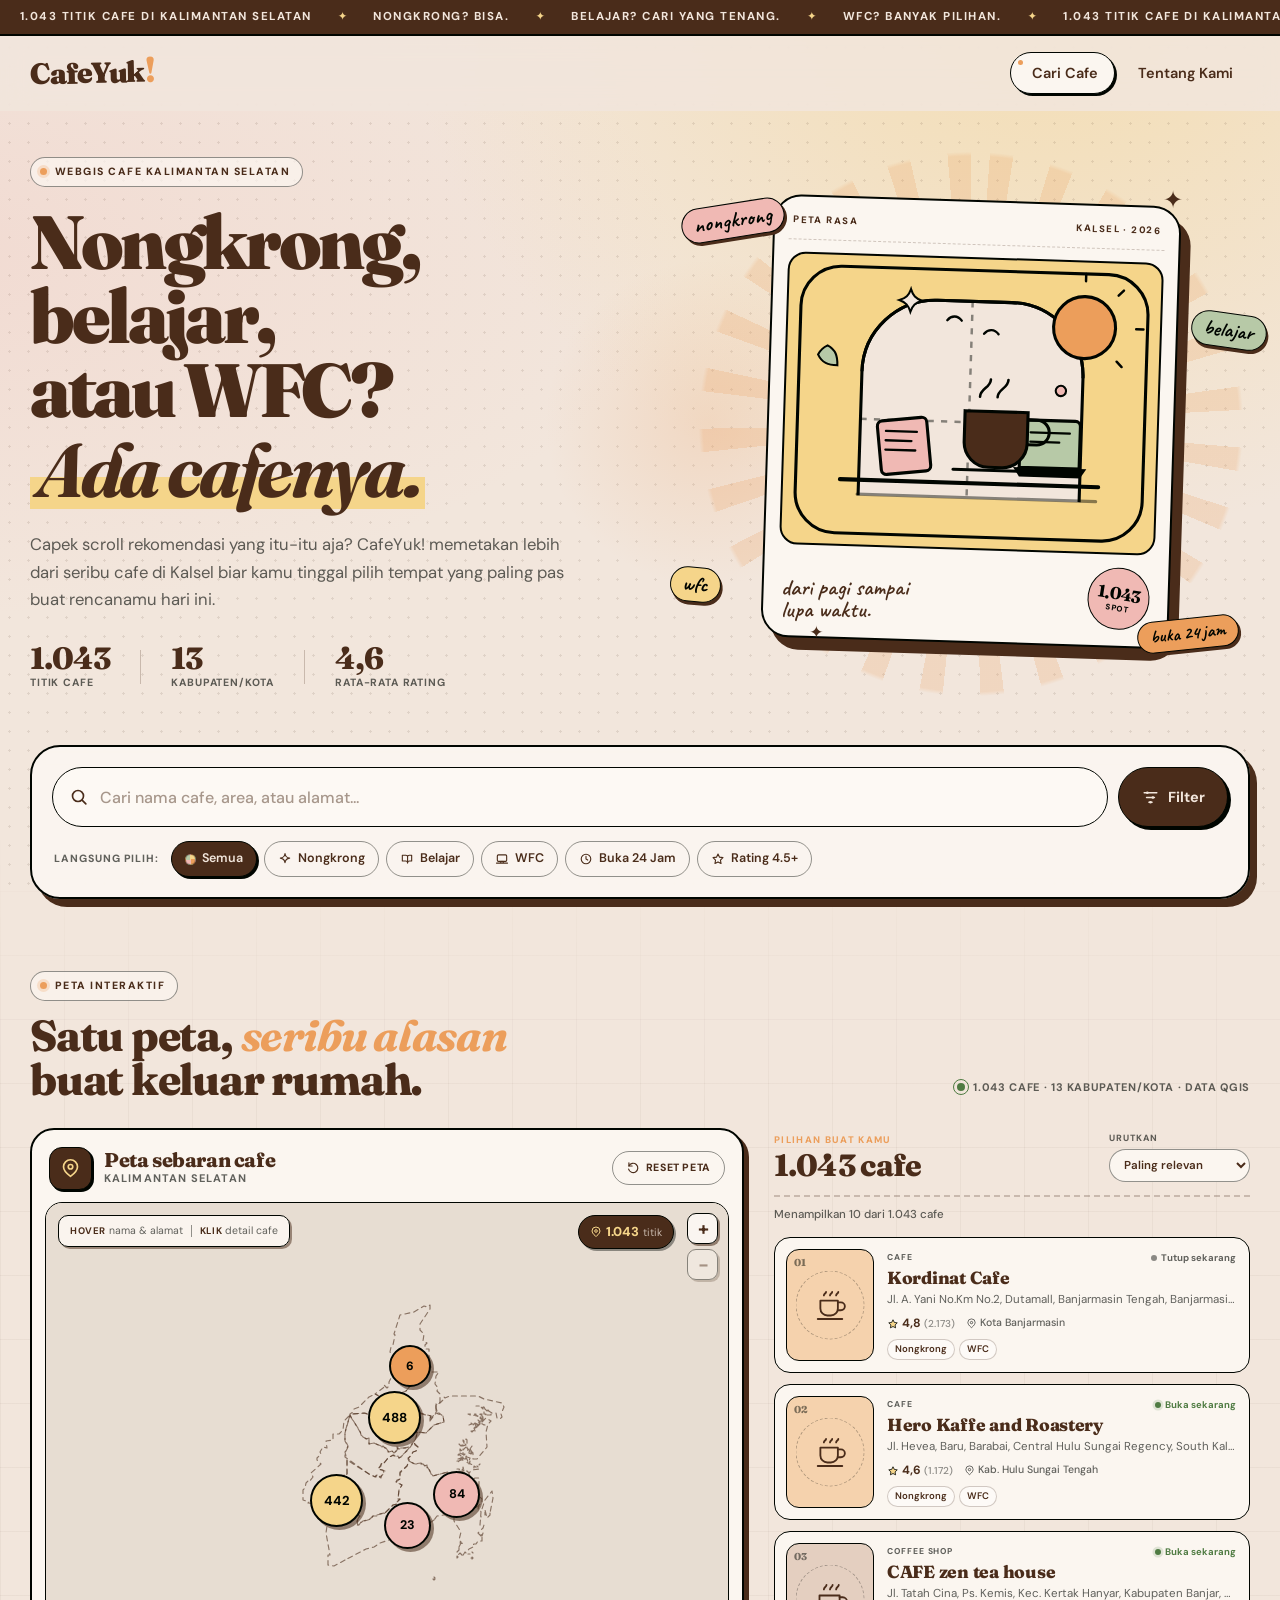
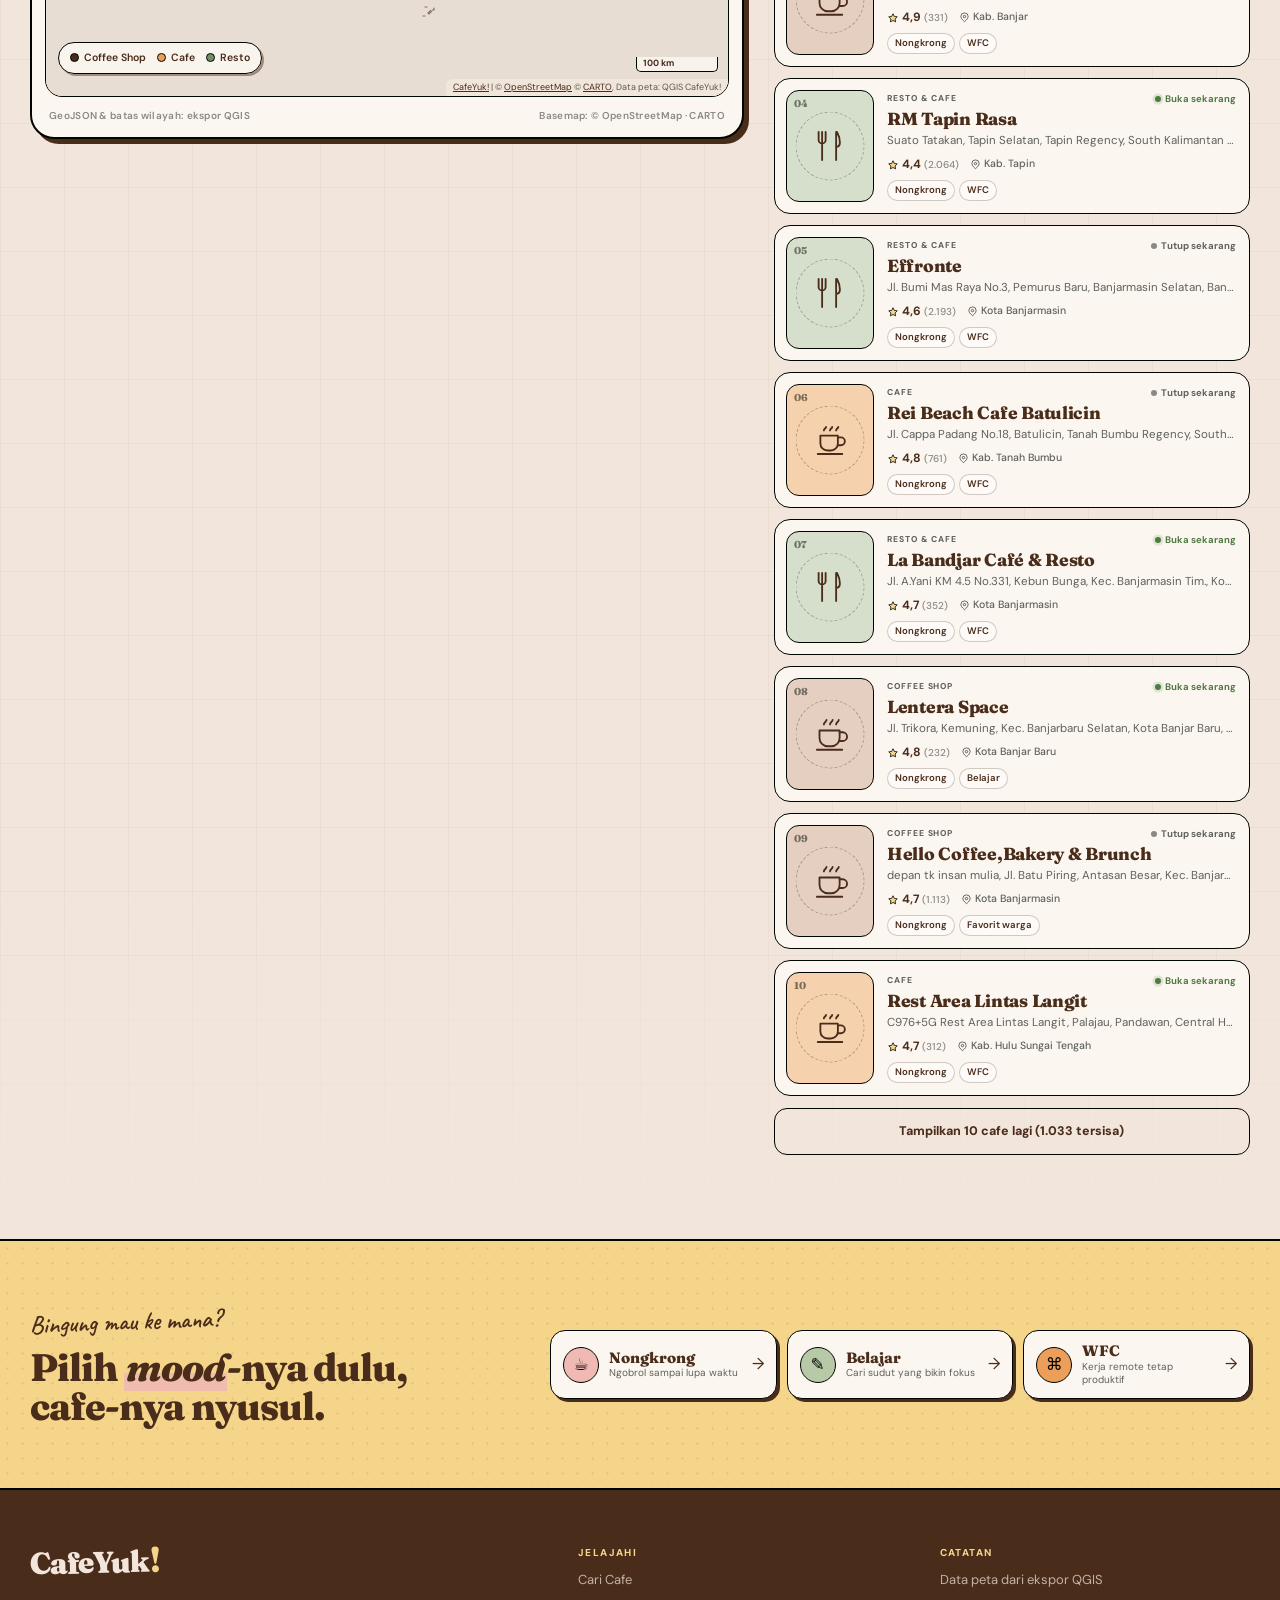
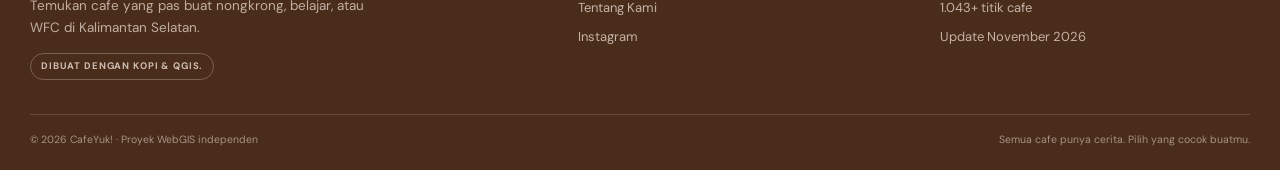
==== index.html @ 7c28c8aa "beranda" ====
<!doctype html>
<html lang="id">
  <head>
    <meta charset="utf-8" />
    <meta name="viewport" content="width=device-width, initial-scale=1" />
    <meta
      name="description"
      content="CafeYuk! bantu kamu menemukan cafe di Kalimantan Selatan yang pas untuk nongkrong, belajar, atau WFC. Jelajahi 1.000+ titik cafe lewat peta interaktif."
    />
    <meta name="theme-color" content="#f2e6dc" />
    <link rel="icon" type="image/svg+xml" href="assets/favicon.svg" />
    <title>CafeYuk! — Cari Cafe Nongkrong, Belajar & WFC di Kalsel</title>

    <link rel="preconnect" href="https://fonts.googleapis.com" />
    <link rel="preconnect" href="https://fonts.gstatic.com" crossorigin />
    <link
      href="https://fonts.googleapis.com/css2?family=Caveat:wght@600;700&family=DM+Sans:opsz,wght@9..40,400;9..40,500;9..40,600;9..40,700;9..40,800&family=Fraunces:ital,opsz,wght@0,9..144,600;0,9..144,700;0,9..144,800;0,9..144,900;1,9..144,700;1,9..144,900&display=swap"
      rel="stylesheet"
    />

    <link rel="stylesheet" href="qgis2web_2026_11_01-12_33_45_135385/css/leaflet.css" />
    <link rel="stylesheet" href="qgis2web_2026_11_01-12_33_45_135385/css/MarkerCluster.css" />
    <link rel="stylesheet" href="qgis2web_2026_11_01-12_33_45_135385/css/MarkerCluster.Default.css" />
    <link rel="stylesheet" href="assets/css/style.css" />
  </head>
  <body>
    <a class="skip-link" href="#jelajah">Langsung ke peta cafe</a>

    <div class="ticker" aria-hidden="true">
      <div class="ticker-track">
        <span>1.043 titik cafe di Kalimantan Selatan</span><i>✦</i>
        <span>Nongkrong? Bisa.</span><i>✦</i>
        <span>Belajar? Cari yang tenang.</span><i>✦</i>
        <span>WFC? Banyak pilihan.</span><i>✦</i>
        <span>1.043 titik cafe di Kalimantan Selatan</span><i>✦</i>
        <span>Nongkrong? Bisa.</span><i>✦</i>
        <span>Belajar? Cari yang tenang.</span><i>✦</i>
        <span>WFC? Banyak pilihan.</span><i>✦</i>
      </div>
    </div>

    <header class="site-header">
      <div class="container header-inner">
        <a class="brand" href="index.html" aria-label="CafeYuk! — Beranda">
          <span>CafeYuk</span><b>!</b>
        </a>

        <button
          class="menu-toggle"
          type="button"
          aria-controls="site-nav"
          aria-expanded="false"
          aria-label="Buka menu navigasi"
        >
          <span></span><span></span>
        </button>

        <nav class="site-nav" id="site-nav" aria-label="Navigasi utama">
          <a class="nav-link is-active" href="#jelajah" aria-current="location">Cari Cafe</a>
          <a class="nav-link" href="about.html">Tentang Kami</a>
        </nav>
      </div>
    </header>

    <section class="hero" aria-labelledby="hero-title">
      <div class="container">
        <div class="hero-grid">
          <div class="hero-copy">
            <p class="eyebrow"><span class="eyebrow-dot"></span> WebGIS cafe Kalimantan Selatan</p>
            <h1 id="hero-title">
              Nongkrong, belajar, atau WFC?
              <span class="hero-accent"><em>Ada cafenya.</em></span>
            </h1>
            <p class="hero-lede">
              Capek scroll rekomendasi yang itu-itu aja? CafeYuk! memetakan lebih dari
              seribu cafe di Kalsel biar kamu tinggal pilih tempat yang paling pas
              buat rencanamu hari ini.
            </p>
            <div class="hero-stats" aria-label="Ringkasan data CafeYuk!">
              <div>
                <strong data-stat="total">1.043</strong>
                <span>titik cafe</span>
              </div>
              <span class="stat-divider"></span>
              <div>
                <strong data-stat="areaCount">13</strong>
                <span>kabupaten/kota</span>
              </div>
              <span class="stat-divider"></span>
              <div>
                <strong data-stat="averageRating">4,6</strong>
                <span>rata-rata rating</span>
              </div>
            </div>
          </div>

          <div class="hero-art" aria-hidden="true">
            <div class="sunburst"></div>
            <div class="poster-card">
              <div class="poster-top">
                <span>Peta rasa</span>
                <span>Kalsel · 2026</span>
              </div>
              <div class="poster-illustration">
                <svg viewBox="0 0 360 280" fill="none" xmlns="http://www.w3.org/2000/svg">
                  <rect x="12" y="11" width="336" height="258" rx="39" fill="#F5D58A" stroke="#000500" stroke-width="3" />
                  <path d="M73 232V112C73 72.788 104.788 41 144 41H216C255.212 41 287 72.788 287 112V232" fill="#F2E6DC" stroke="#000500" stroke-width="3" />
                  <path d="M73 112C73 72.788 104.788 41 144 41H216C255.212 41 287 72.788 287 112" stroke="#000500" stroke-width="3" />
                  <path d="M178 41V232M73 158H287" stroke="#000500" stroke-width="2.4" stroke-dasharray="6 7" opacity=".45" />
                  <circle cx="287" cy="63" r="30" fill="#EC9E5B" stroke="#000500" stroke-width="3" />
                  <path d="M287 18v-7M319 31l5-5M337 63h7M319 95l5 5" stroke="#000500" stroke-width="2.4" stroke-linecap="round" />
                  <path d="M55 217H305" stroke="#000500" stroke-width="4" stroke-linecap="round" />
                  <path d="M72 231H303" stroke="#000500" stroke-width="3" stroke-linecap="round" opacity=".45" />
                  <rect x="89" y="160" width="48" height="52" rx="5" transform="rotate(-7 89 160)" fill="#F0B9B4" stroke="#000500" stroke-width="3" />
                  <path d="M98 169h30M98 178h25M98 187h29" stroke="#000500" stroke-width="2.2" stroke-linecap="round" />
                  <path d="M228 200h58V159a5 5 0 0 0-5-5h-48a5 5 0 0 0-5 5v41Z" fill="#B7C9A7" stroke="#000500" stroke-width="3" />
                  <path d="M238 166h38M238 175h28" stroke="#000500" stroke-width="2.2" stroke-linecap="round" />
                  <path d="M222 200h71l-6 9h-59l-6-9Z" fill="#000500" />
                  <path d="M174 147h61v30a24 24 0 0 1-24 24h-13a24 24 0 0 1-24-24v-30Z" fill="#4A2C1A" stroke="#000500" stroke-width="3" />
                  <path d="M235 154h9a12 12 0 0 1 0 24h-9" stroke="#000500" stroke-width="3" />
                  <path d="M164 204h81" stroke="#000500" stroke-width="3" stroke-linecap="round" />
                  <path d="M188 133c0-8 10-9 10-17M205 133c0-8 10-9 10-17" stroke="#000500" stroke-width="2.5" stroke-linecap="round" />
                  <path d="M154 60c4-5 10-5 14 0M190 72c4-5 10-5 14 0" stroke="#000500" stroke-width="2.3" stroke-linecap="round" />
                  <path d="M118 31c2.2 6.5 4.5 8.8 11 11-6.5 2.2-8.8 4.5-11 11-2.2-6.5-4.5-8.8-11-11 6.5-2.2 8.8-4.5 11-11Z" fill="#F2E6DC" stroke="#000500" stroke-width="2" />
                  <circle cx="266" cy="125" r="5" fill="#F0B9B4" stroke="#000500" stroke-width="2" />
                  <path d="M39 88c8 4 10 10 10 19-9 0-15-2-19-10 2-4 5-7 9-9Z" fill="#B7C9A7" stroke="#000500" stroke-width="2" />
                </svg>
              </div>
              <div class="poster-bottom">
                <span class="poster-script">dari pagi sampai<br />lupa waktu.</span>
                <span class="poster-stamp"><b>1.043</b> spot</span>
              </div>
            </div>

            <span class="sticker sticker-one">nongkrong</span>
            <span class="sticker sticker-two">belajar</span>
            <span class="sticker sticker-three">wfc</span>
            <span class="sticker sticker-four">buka 24 jam</span>
            <span class="art-star art-star-one">✦</span>
            <span class="art-star art-star-two">✦</span>
          </div>
        </div>

        <div class="search-panel">
          <form class="search-form" role="search" aria-label="Cari cafe">
            <label class="sr-only" for="cafe-search">Cari nama cafe, area, atau alamat</label>
            <div class="search-input-wrap">
              <svg class="search-icon" viewBox="0 0 24 24" aria-hidden="true">
                <circle cx="10.8" cy="10.8" r="6.6"></circle>
                <path d="m16 16 4.2 4.2"></path>
              </svg>
              <input
                id="cafe-search"
                type="search"
                name="q"
                placeholder="Cari nama cafe, area, atau alamat..."
                autocomplete="off"
                spellcheck="false"
              />
              <button class="search-clear" id="search-clear" type="button" aria-label="Hapus kata kunci" hidden>
                <svg viewBox="0 0 24 24" aria-hidden="true">
                  <path d="m6 6 12 12M18 6 6 18"></path>
                </svg>
              </button>
            </div>

            <button class="filter-button" id="open-filter" type="button" aria-haspopup="dialog">
              <svg viewBox="0 0 24 24" aria-hidden="true">
                <path d="M4 6h16M7 12h10M10 18h4"></path>
                <circle cx="8" cy="6" r="1.7" fill="currentColor" stroke="none"></circle>
                <circle cx="15" cy="12" r="1.7" fill="currentColor" stroke="none"></circle>
                <circle cx="12" cy="18" r="1.7" fill="currentColor" stroke="none"></circle>
              </svg>
              <span>Filter</span>
              <b class="filter-count" id="filter-count" hidden>0</b>
            </button>
          </form>

          <div class="quick-wrap">
            <span class="quick-label">Langsung pilih:</span>
            <div class="quick-filters" id="quick-filters" aria-label="Filter cepat">
              <button class="quick-chip is-active" type="button" data-quick="all" aria-pressed="true">
                <span class="chip-dot"></span> Semua
              </button>
              <button class="quick-chip" type="button" data-quick="nongkrong" aria-pressed="false">
                <svg viewBox="0 0 24 24" aria-hidden="true"><path d="M12 2.5c.7 5.1 2.9 7.4 8 8-5.1.7-7.4 2.9-8 8-.7-5.1-2.9-7.4-8-8 5.1-.7 7.4-2.9 8-8Z"></path></svg>
                Nongkrong
              </button>
              <button class="quick-chip" type="button" data-quick="belajar" aria-pressed="false">
                <svg viewBox="0 0 24 24" aria-hidden="true"><path d="M4 5.5h6.2A2.8 2.8 0 0 1 13 8.3V19a3.5 3.5 0 0 0-3.5-3.5H4v-10ZM20 5.5h-4.2A2.8 2.8 0 0 0 13 8.3V19a3.5 3.5 0 0 1 3.5-3.5H20v-10Z"></path></svg>
                Belajar
              </button>
              <button class="quick-chip" type="button" data-quick="wfc" aria-pressed="false">
                <svg viewBox="0 0 24 24" aria-hidden="true"><rect x="4" y="5" width="16" height="11" rx="1.8"></rect><path d="M2.5 19h19M9.5 19l.8-3M14.5 19l-.8-3"></path></svg>
                WFC
              </button>
              <button class="quick-chip" type="button" data-quick="open24" aria-pressed="false">
                <svg viewBox="0 0 24 24" aria-hidden="true"><circle cx="12" cy="12" r="8.2"></circle><path d="M12 7.5V12l3 1.8"></path></svg>
                Buka 24 Jam
              </button>
              <button class="quick-chip" type="button" data-quick="rating45" aria-pressed="false">
                <svg viewBox="0 0 24 24" aria-hidden="true"><path d="m12 3.5 2.6 5.3 5.9.9-4.3 4.2 1 5.8-5.2-2.7-5.2 2.7 1-5.8-4.3-4.2 5.9-.9L12 3.5Z"></path></svg>
                Rating 4.5+
              </button>
            </div>
          </div>
        </div>
      </div>
    </section>

    <main>
      <section class="explorer" id="jelajah" aria-labelledby="explorer-title">
        <div class="container">
          <div class="explorer-heading">
            <div>
              <p class="eyebrow"><span class="eyebrow-dot"></span> Peta interaktif</p>
              <h2 id="explorer-title">Satu peta, <em>seribu alasan</em> buat keluar rumah.</h2>
            </div>
            <p class="explorer-note">
              <span class="live-dot"></span>
              <span data-data-note>Data cafe &amp; batas wilayah dari QGIS</span>
            </p>
          </div>

          <div class="explorer-grid">
            <section class="map-card" aria-labelledby="map-title">
              <div class="map-card-head">
                <div class="map-heading">
                  <span class="map-heading-icon">
                    <svg viewBox="0 0 24 24" aria-hidden="true">
                      <path d="M20 10c0 5.2-8 11-8 11S4 15.2 4 10a8 8 0 1 1 16 0Z"></path>
                      <circle cx="12" cy="10" r="2.6"></circle>
                    </svg>
                  </span>
                  <div>
                    <h3 id="map-title">Peta sebaran cafe</h3>
                    <p>Kalimantan Selatan</p>
                  </div>
                </div>
                <button class="mini-button" type="button" id="reset-map">
                  <svg viewBox="0 0 24 24" aria-hidden="true">
                    <path d="M5 8.5A8 8 0 1 1 4.5 14"></path>
                    <path d="M5 3v5.5h5.5"></path>
                  </svg>
                  Reset peta
                </button>
              </div>

              <div class="map-frame">
                <div id="map" aria-label="Peta interaktif sebaran cafe di Kalimantan Selatan"></div>

                <div class="map-loading" id="map-loading">
                  <span class="loading-cup"></span>
                  <p>Menyiapkan peta...</p>
                </div>

                <div class="map-hint">
                  <span><b>Hover</b> nama &amp; alamat</span>
                  <i></i>
                  <span><b>Klik</b> detail cafe</span>
                </div>

                <div class="map-legend" aria-label="Legenda kategori cafe">
                  <span><i class="legend-dot coffee"></i>Coffee Shop</span>
                  <span><i class="legend-dot cafe"></i>Cafe</span>
                  <span><i class="legend-dot restaurant"></i>Resto</span>
                </div>

                <div class="map-count-chip">
                  <svg viewBox="0 0 24 24" aria-hidden="true">
                    <path d="M20 10c0 5.2-8 11-8 11S4 15.2 4 10a8 8 0 1 1 16 0Z"></path>
                    <circle cx="12" cy="10" r="2.6"></circle>
                  </svg>
                  <strong id="map-visible-count">1.043</strong><span>titik</span>
                </div>

                <div class="map-empty" id="map-empty" hidden>
                  <strong>Belum ada titik di peta.</strong>
                  <span>Coba longgarkan filter atau ganti kata kunci.</span>
                </div>
              </div>

              <div class="map-card-foot">
                <span>GeoJSON &amp; batas wilayah: ekspor QGIS</span>
                <span>Basemap: © OpenStreetMap · CARTO</span>
              </div>
            </section>

            <section class="results-panel" aria-labelledby="results-title">
              <div class="results-head">
                <div>
                  <p class="results-kicker">Pilihan buat kamu</p>
                  <h3 id="results-title"><span id="result-count">1.043</span> cafe</h3>
                </div>
                <label class="sort-control">
                  <span>Urutkan</span>
                  <select id="cafe-sort" aria-label="Urutkan daftar cafe">
                    <option value="relevance">Paling relevan</option>
                    <option value="rating">Rating tertinggi</option>
                    <option value="reviews">Ulasan terbanyak</option>
                    <option value="name">Nama A–Z</option>
                  </select>
                </label>
              </div>

              <div class="active-filters" id="active-filters" hidden></div>
              <p class="result-meta" id="result-meta" aria-live="polite">Menampilkan cafe pilihan.</p>

              <div class="cafe-list" id="cafe-list"></div>

              <button class="load-more" id="load-more" type="button" hidden>
                Tampilkan cafe lagi
              </button>
            </section>
          </div>
        </div>
      </section>
    </main>

    <section class="mood-banner" aria-label="Pilih suasana cafe">
      <div class="container mood-banner-inner">
        <div class="mood-copy">
          <span class="script-note">Bingung mau ke mana?</span>
          <h2>Pilih <em>mood</em>-nya dulu, cafe-nya nyusul.</h2>
        </div>
        <div class="mood-actions">
          <button type="button" class="mood-card mood-nongkrong" data-mood="nongkrong">
            <span class="mood-icon">☕</span>
            <span><b>Nongkrong</b><small>Ngobrol sampai lupa waktu</small></span>
            <span class="mood-arrow">→</span>
          </button>
          <button type="button" class="mood-card mood-belajar" data-mood="belajar">
            <span class="mood-icon">✎</span>
            <span><b>Belajar</b><small>Cari sudut yang bikin fokus</small></span>
            <span class="mood-arrow">→</span>
          </button>
          <button type="button" class="mood-card mood-wfc" data-mood="wfc">
            <span class="mood-icon">⌘</span>
            <span><b>WFC</b><small>Kerja remote tetap produktif</small></span>
            <span class="mood-arrow">→</span>
          </button>
        </div>
      </div>
    </section>

    <footer class="site-footer">
      <div class="container footer-main">
        <div class="footer-brand">
          <a class="brand brand-light" href="index.html"><span>CafeYuk</span><b>!</b></a>
          <p>Temukan cafe yang pas buat nongkrong, belajar, atau WFC di Kalimantan Selatan.</p>
          <span class="footer-tag">Dibuat dengan kopi &amp; QGIS.</span>
        </div>
        <div class="footer-column">
          <h3>Jelajahi</h3>
          <a href="#jelajah">Cari Cafe</a>
          <a href="about.html">Tentang Kami</a>
          <a href="https://www.instagram.com/soraawistaria/" target="_blank" rel="noopener">Instagram</a>
        </div>
        <div class="footer-column">
          <h3>Catatan</h3>
          <span>Data peta dari ekspor QGIS</span>
          <span>1.043+ titik cafe</span>
          <span>Update November 2026</span>
        </div>
      </div>
      <div class="container footer-bottom">
        <span>© <span data-year>2026</span> CafeYuk! · Proyek WebGIS independen</span>
        <span>Semua cafe punya cerita. Pilih yang cocok buatmu.</span>
      </div>
    </footer>

    <dialog class="filter-dialog" id="filter-dialog" aria-labelledby="filter-title">
      <div class="filter-card">
        <div class="filter-head">
          <div>
            <p class="results-kicker">Filter lengkap</p>
            <h2 id="filter-title">Atur sesuai rencanamu.</h2>
          </div>
          <button class="icon-button" id="close-filter" type="button" aria-label="Tutup filter">
            <svg viewBox="0 0 24 24" aria-hidden="true"><path d="m6 6 12 12M18 6 6 18"></path></svg>
          </button>
        </div>

        <form id="filter-form">
          <div class="filter-body">
            <div class="form-group">
              <label class="form-label" for="filter-area">Lokasi</label>
              <div class="select-shell">
                <select id="filter-area" name="area">
                  <option value="Semua">Semua area</option>
                </select>
                <svg viewBox="0 0 24 24" aria-hidden="true"><path d="m7 9.5 5 5 5-5"></path></svg>
              </div>
            </div>

            <fieldset class="filter-group">
              <legend>Jenis tempat</legend>
              <div class="choice-grid">
                <label class="choice">
                  <input type="radio" name="filter-category" value="Semua" checked />
                  <span>Semua</span>
                </label>
                <label class="choice">
                  <input type="radio" name="filter-category" value="coffee" />
                  <span>Coffee shop</span>
                </label>
                <label class="choice">
                  <input type="radio" name="filter-category" value="cafe" />
                  <span>Cafe</span>
                </label>
                <label class="choice">
                  <input type="radio" name="filter-category" value="restaurant" />
                  <span>Resto</span>
                </label>
              </div>
            </fieldset>

            <fieldset class="filter-group">
              <legend>Rating minimal</legend>
              <div class="choice-grid">
                <label class="choice">
                  <input type="radio" name="filter-rating" value="0" checked />
                  <span>Semua</span>
                </label>
                <label class="choice">
                  <input type="radio" name="filter-rating" value="4" />
                  <span>4.0+</span>
                </label>
                <label class="choice">
                  <input type="radio" name="filter-rating" value="4.5" />
                  <span>4.5+</span>
                </label>
              </div>
            </fieldset>

            <fieldset class="filter-group">
              <legend>Suasana yang cocok</legend>
              <div class="choice-grid choice-grid-three">
                <label class="choice">
                  <input type="checkbox" name="filter-vibe" value="Nongkrong" />
                  <span>Nongkrong</span>
                </label>
                <label class="choice">
                  <input type="checkbox" name="filter-vibe" value="Belajar" />
                  <span>Belajar</span>
                </label>
                <label class="choice">
                  <input type="checkbox" name="filter-vibe" value="WFC" />
                  <span>WFC</span>
                </label>
              </div>
            </fieldset>

            <label class="switch-row" for="filter-open-now">
              <span>
                <b>Hanya yang buka sekarang</b>
                <small>Berdasarkan jam operasional hari ini</small>
              </span>
              <span class="switch">
                <input type="checkbox" id="filter-open-now" name="open-now" />
                <span class="switch-track" aria-hidden="true"></span>
              </span>
            </label>
          </div>

          <div class="filter-foot">
            <button class="button button-ghost" type="button" id="reset-filter">Reset</button>
            <button class="button button-primary filter-apply" type="submit">
              Tampilkan <span id="filter-preview">1.043 cafe</span>
            </button>
          </div>
        </form>
      </div>
    </dialog>

    <div class="toast" id="toast" role="status" aria-live="polite"></div>
    <div class="data-error" data-catalog-error hidden role="alert"></div>

    <script src="qgis2web_2026_11_01-12_33_45_135385/js/leaflet.js"></script>
    <script src="qgis2web_2026_11_01-12_33_45_135385/js/leaflet.markercluster.js"></script>
    <script src="qgis2web_2026_11_01-12_33_45_135385/data/batas_kota_2.js"></script>
    <script src="qgis2web_2026_11_01-12_33_45_135385/data/clean_dataset_cafe_kalsel_1.js"></script>
    <script src="assets/js/catalog.js"></script>
    <script src="assets/js/site.js"></script>
    <script src="assets/js/app.js"></script>
  </body>
</html>
---- qgis2web_2026_11_01-12_33_45_135385/css/leaflet.css ----
/* required styles */

.leaflet-pane,
.leaflet-tile,
.leaflet-marker-icon,
.leaflet-marker-shadow,
.leaflet-tile-container,
.leaflet-pane > svg,
.leaflet-pane > canvas,
.leaflet-zoom-box,
.leaflet-image-layer,
.leaflet-layer {
	position: absolute;
	left: 0;
	top: 0;
	}
.leaflet-container {
	overflow: hidden;
	}
.leaflet-tile,
.leaflet-marker-icon,
.leaflet-marker-shadow {
	-webkit-user-select: none;
	   -moz-user-select: none;
	        user-select: none;
	  -webkit-user-drag: none;
	}
/* Prevents IE11 from highlighting tiles in blue */
.leaflet-tile::selection {
	background: transparent;
}
/* Safari renders non-retina tile on retina better with this, but Chrome is worse */
.leaflet-safari .leaflet-tile {
	image-rendering: -webkit-optimize-contrast;
	}
/* hack that prevents hw layers "stretching" when loading new tiles */
.leaflet-safari .leaflet-tile-container {
	width: 1600px;
	height: 1600px;
	-webkit-transform-origin: 0 0;
	}
.leaflet-marker-icon,
.leaflet-marker-shadow {
	display: block;
	}
/* .leaflet-container svg: reset svg max-width decleration shipped in Joomla! (joomla.org) 3.x */
/* .leaflet-container img: map is broken in FF if you have max-width: 100% on tiles */
.leaflet-container .leaflet-overlay-pane svg {
	max-width: none !important;
	max-height: none !important;
	}
.leaflet-container .leaflet-marker-pane img,
.leaflet-container .leaflet-shadow-pane img,
.leaflet-container .leaflet-tile-pane img,
.leaflet-container img.leaflet-image-layer,
.leaflet-container .leaflet-tile {
	max-width: none !important;
	max-height: none !important;
	width: auto;
	padding: 0;
	}

.leaflet-container img.leaflet-tile {
	/* See: https://bugs.chromium.org/p/chromium/issues/detail?id=600120 */
	mix-blend-mode: plus-lighter;
}

.leaflet-container.leaflet-touch-zoom {
	-ms-touch-action: pan-x pan-y;
	touch-action: pan-x pan-y;
	}
.leaflet-container.leaflet-touch-drag {
	-ms-touch-action: pinch-zoom;
	/* Fallback for FF which doesn't support pinch-zoom */
	touch-action: none;
	touch-action: pinch-zoom;
}
.leaflet-container.leaflet-touch-drag.leaflet-touch-zoom {
	-ms-touch-action: none;
	touch-action: none;
}
.leaflet-container {
	-webkit-tap-highlight-color: transparent;
}
.leaflet-container a {
	-webkit-tap-highlight-color: rgba(51, 181, 229, 0.4);
}
.leaflet-tile {
	filter: inherit;
	visibility: hidden;
	}
.leaflet-tile-loaded {
	visibility: inherit;
	}
.leaflet-zoom-box {
	width: 0;
	height: 0;
	-moz-box-sizing: border-box;
	     box-sizing: border-box;
	z-index: 800;
	}
/* workaround for https://bugzilla.mozilla.org/show_bug.cgi?id=888319 */
.leaflet-overlay-pane svg {
	-moz-user-select: none;
	}

.leaflet-pane         { z-index: 400; }

.leaflet-tile-pane    { z-index: 200; }
.leaflet-overlay-pane { z-index: 400; }
.leaflet-shadow-pane  { z-index: 500; }
.leaflet-marker-pane  { z-index: 600; }
.leaflet-tooltip-pane   { z-index: 650; }
.leaflet-popup-pane   { z-index: 700; }

.leaflet-map-pane canvas { z-index: 100; }
.leaflet-map-pane svg    { z-index: 200; }

.leaflet-vml-shape {
	width: 1px;
	height: 1px;
	}
.lvml {
	behavior: url(#default#VML);
	display: inline-block;
	position: absolute;
	}


/* control positioning */

.leaflet-control {
	position: relative;
	z-index: 800;
	pointer-events: visiblePainted; /* IE 9-10 doesn't have auto */
	pointer-events: auto;
	}
.leaflet-top,
.leaflet-bottom {
	position: absolute;
	z-index: 1000;
	pointer-events: none;
	}
.leaflet-top {
	top: 0;
	}
.leaflet-right {
	right: 0;
	}
.leaflet-bottom {
	bottom: 0;
	}
.leaflet-left {
	left: 0;
	}
.leaflet-control {
	float: left;
	clear: both;
	}
.leaflet-right .leaflet-control {
	float: right;
	}
.leaflet-top .leaflet-control {
	margin-top: 10px;
	}
.leaflet-bottom .leaflet-control {
	margin-bottom: 10px;
	}
.leaflet-left .leaflet-control {
	margin-left: 10px;
	}
.leaflet-right .leaflet-control {
	margin-right: 10px;
	}


/* zoom and fade animations */

.leaflet-fade-anim .leaflet-popup {
	opacity: 0;
	-webkit-transition: opacity 0.2s linear;
	   -moz-transition: opacity 0.2s linear;
	        transition: opacity 0.2s linear;
	}
.leaflet-fade-anim .leaflet-map-pane .leaflet-popup {
	opacity: 1;
	}
.leaflet-zoom-animated {
	-webkit-transform-origin: 0 0;
	    -ms-transform-origin: 0 0;
	        transform-origin: 0 0;
	}
svg.leaflet-zoom-animated {
	will-change: transform;
}

.leaflet-zoom-anim .leaflet-zoom-animated {
	-webkit-transition: -webkit-transform 0.25s cubic-bezier(0,0,0.25,1);
	   -moz-transition:    -moz-transform 0.25s cubic-bezier(0,0,0.25,1);
	        transition:         transform 0.25s cubic-bezier(0,0,0.25,1);
	}
.leaflet-zoom-anim .leaflet-tile,
.leaflet-pan-anim .leaflet-tile {
	-webkit-transition: none;
	   -moz-transition: none;
	        transition: none;
	}

.leaflet-zoom-anim .leaflet-zoom-hide {
	visibility: hidden;
	}


/* cursors */

.leaflet-interactive {
	cursor: pointer;
	}
.leaflet-grab {
	cursor: -webkit-grab;
	cursor:    -moz-grab;
	cursor:         grab;
	}
.leaflet-crosshair,
.leaflet-crosshair .leaflet-interactive {
	cursor: crosshair;
	}
.leaflet-popup-pane,
.leaflet-control {
	cursor: auto;
	}
.leaflet-dragging .leaflet-grab,
.leaflet-dragging .leaflet-grab .leaflet-interactive,
.leaflet-dragging .leaflet-marker-draggable {
	cursor: move;
	cursor: -webkit-grabbing;
	cursor:    -moz-grabbing;
	cursor:         grabbing;
	}

/* marker & overlays interactivity */
.leaflet-marker-icon,
.leaflet-marker-shadow,
.leaflet-image-layer,
.leaflet-pane > svg path,
.leaflet-tile-container {
	pointer-events: none;
	}

.leaflet-marker-icon.leaflet-interactive,
.leaflet-image-layer.leaflet-interactive,
.leaflet-pane > svg path.leaflet-interactive,
svg.leaflet-image-layer.leaflet-interactive path {
	pointer-events: visiblePainted; /* IE 9-10 doesn't have auto */
	pointer-events: auto;
	}

/* visual tweaks */

.leaflet-container {
	background: #ddd;
	outline-offset: 1px;
	}
.leaflet-container a {
	color: #0078A8;
	}
.leaflet-zoom-box {
	border: 2px dotted #38f;
	background: rgba(255,255,255,0.5);
	}


/* general typography */
.leaflet-container {
	font-family: "Helvetica Neue", Arial, Helvetica, sans-serif;
	font-size: 12px;
	font-size: 0.75rem;
	line-height: 1.5;
	}


/* general toolbar styles */

.leaflet-bar {
	box-shadow: 0 1px 5px rgba(0,0,0,0.65);
	border-radius: 4px;
	}
.leaflet-bar a {
	background-color: #fff;
	border-bottom: 1px solid #ccc;
	width: 26px;
	height: 26px;
	line-height: 26px;
	display: block;
	text-align: center;
	text-decoration: none;
	color: black;
	}
.leaflet-bar a,
.leaflet-control-layers-toggle {
	background-position: 50% 50%;
	background-repeat: no-repeat;
	display: block;
	}
.leaflet-bar a:hover,
.leaflet-bar a:focus {
	background-color: #f4f4f4;
	}
.leaflet-bar a:first-child {
	border-top-left-radius: 4px;
	border-top-right-radius: 4px;
	}
.leaflet-bar a:last-child {
	border-bottom-left-radius: 4px;
	border-bottom-right-radius: 4px;
	border-bottom: none;
	}
.leaflet-bar a.leaflet-disabled {
	cursor: default;
	background-color: #f4f4f4;
	color: #bbb;
	}

.leaflet-touch .leaflet-bar a {
	width: 30px;
	height: 30px;
	line-height: 30px;
	}
.leaflet-touch .leaflet-bar a:first-child {
	border-top-left-radius: 2px;
	border-top-right-radius: 2px;
	}
.leaflet-touch .leaflet-bar a:last-child {
	border-bottom-left-radius: 2px;
	border-bottom-right-radius: 2px;
	}

/* zoom control */

.leaflet-control-zoom-in,
.leaflet-control-zoom-out {
	font: bold 18px 'Lucida Console', Monaco, monospace;
	text-indent: 1px;
	}

.leaflet-touch .leaflet-control-zoom-in, .leaflet-touch .leaflet-control-zoom-out  {
	font-size: 22px;
	}


/* layers control */

.leaflet-control-layers {
	box-shadow: 0 1px 5px rgba(0,0,0,0.4);
	background: #fff;
	border-radius: 5px;
	}
.leaflet-control-layers-toggle {
	background-image: url(images/layers.png);
	width: 36px;
	height: 36px;
	}
.leaflet-retina .leaflet-control-layers-toggle {
	background-image: url(images/layers-2x.png);
	background-size: 26px 26px;
	}
.leaflet-touch .leaflet-control-layers-toggle {
	width: 44px;
	height: 44px;
	}
.leaflet-control-layers .leaflet-control-layers-list,
.leaflet-control-layers-expanded .leaflet-control-layers-toggle {
	display: none;
	}
.leaflet-control-layers-expanded .leaflet-control-layers-list {
	display: block;
	position: relative;
	}
.leaflet-control-layers-expanded {
	padding: 6px 10px 6px 6px;
	color: #333;
	background: #fff;
	}
.leaflet-control-layers-scrollbar {
	overflow-y: scroll;
	overflow-x: hidden;
	padding-right: 5px;
	}
.leaflet-control-layers-selector {
	margin-top: 2px;
	position: relative;
	top: 1px;
	}
.leaflet-control-layers label {
	display: block;
	font-size: 13px;
	font-size: 1.08333em;
	}
.leaflet-control-layers-separator {
	height: 0;
	border-top: 1px solid #ddd;
	margin: 5px -10px 5px -6px;
	}

/* Default icon URLs */
.leaflet-default-icon-path { /* used only in path-guessing heuristic, see L.Icon.Default */
	background-image: url(images/marker-icon.png);
	}


/* attribution and scale controls */

.leaflet-container .leaflet-control-attribution {
	background: #fff;
	background: rgba(255, 255, 255, 0.8);
	margin: 0;
	}
.leaflet-control-attribution,
.leaflet-control-scale-line {
	padding: 0 5px;
	color: #333;
	line-height: 1.4;
	}
.leaflet-control-attribution a {
	text-decoration: none;
	}
.leaflet-control-attribution a:hover,
.leaflet-control-attribution a:focus {
	text-decoration: underline;
	}
.leaflet-attribution-flag {
	display: inline !important;
	vertical-align: baseline !important;
	width: 1em;
	height: 0.6669em;
	}
.leaflet-left .leaflet-control-scale {
	margin-left: 5px;
	}
.leaflet-bottom .leaflet-control-scale {
	margin-bottom: 5px;
	}
.leaflet-control-scale-line {
	border: 2px solid #777;
	border-top: none;
	line-height: 1.1;
	padding: 2px 5px 1px;
	white-space: nowrap;
	-moz-box-sizing: border-box;
	     box-sizing: border-box;
	background: rgba(255, 255, 255, 0.8);
	text-shadow: 1px 1px #fff;
	}
.leaflet-control-scale-line:not(:first-child) {
	border-top: 2px solid #777;
	border-bottom: none;
	margin-top: -2px;
	}
.leaflet-control-scale-line:not(:first-child):not(:last-child) {
	border-bottom: 2px solid #777;
	}

.leaflet-touch .leaflet-control-attribution,
.leaflet-touch .leaflet-control-layers,
.leaflet-touch .leaflet-bar {
	box-shadow: none;
	}
.leaflet-touch .leaflet-control-layers,
.leaflet-touch .leaflet-bar {
	border: 2px solid rgba(0,0,0,0.2);
	background-clip: padding-box;
	}


/* popup */

.leaflet-popup {
	position: absolute;
	text-align: center;
	margin-bottom: 20px;
	}
.leaflet-popup-content-wrapper {
	padding: 1px;
	text-align: left;
	border-radius: 12px;
	}
.leaflet-popup-content {
	margin: 13px 24px 13px 20px;
	line-height: 1.3;
	font-size: 13px;
	font-size: 1.08333em;
	min-height: 1px;
	}
.leaflet-popup-content p {
	margin: 17px 0;
	margin: 1.3em 0;
	}
.leaflet-popup-tip-container {
	width: 40px;
	height: 20px;
	position: absolute;
	left: 50%;
	margin-top: -1px;
	margin-left: -20px;
	overflow: hidden;
	pointer-events: none;
	}
.leaflet-popup-tip {
	width: 17px;
	height: 17px;
	padding: 1px;

	margin: -10px auto 0;
	pointer-events: auto;

	-webkit-transform: rotate(45deg);
	   -moz-transform: rotate(45deg);
	    -ms-transform: rotate(45deg);
	        transform: rotate(45deg);
	}
.leaflet-popup-content-wrapper,
.leaflet-popup-tip {
	background: white;
	color: #333;
	box-shadow: 0 3px 14px rgba(0,0,0,0.4);
	}
.leaflet-container a.leaflet-popup-close-button {
	position: absolute;
	top: 0;
	right: 0;
	border: none;
	text-align: center;
	width: 24px;
	height: 24px;
	font: 16px/24px Tahoma, Verdana, sans-serif;
	color: #757575;
	text-decoration: none;
	background: transparent;
	}
.leaflet-container a.leaflet-popup-close-button:hover,
.leaflet-container a.leaflet-popup-close-button:focus {
	color: #585858;
	}
.leaflet-popup-scrolled {
	overflow: auto;
	}

.leaflet-oldie .leaflet-popup-content-wrapper {
	-ms-zoom: 1;
	}
.leaflet-oldie .leaflet-popup-tip {
	width: 24px;
	margin: 0 auto;

	-ms-filter: "progid:DXImageTransform.Microsoft.Matrix(M11=0.70710678, M12=0.70710678, M21=-0.70710678, M22=0.70710678)";
	filter: progid:DXImageTransform.Microsoft.Matrix(M11=0.70710678, M12=0.70710678, M21=-0.70710678, M22=0.70710678);
	}

.leaflet-oldie .leaflet-control-zoom,
.leaflet-oldie .leaflet-control-layers,
.leaflet-oldie .leaflet-popup-content-wrapper,
.leaflet-oldie .leaflet-popup-tip {
	border: 1px solid #999;
	}


/* div icon */

.leaflet-div-icon {
	background: #fff;
	border: 1px solid #666;
	}


/* Tooltip */
/* Base styles for the element that has a tooltip */
.leaflet-tooltip {
	position: absolute;
	padding: 6px;
	background-color: #fff;
	border: 1px solid #fff;
	border-radius: 3px;
	color: #222;
	white-space: nowrap;
	-webkit-user-select: none;
	-moz-user-select: none;
	-ms-user-select: none;
	user-select: none;
	pointer-events: none;
	box-shadow: 0 1px 3px rgba(0,0,0,0.4);
	}
.leaflet-tooltip.leaflet-interactive {
	cursor: pointer;
	pointer-events: auto;
	}
.leaflet-tooltip-top:before,
.leaflet-tooltip-bottom:before,
.leaflet-tooltip-left:before,
.leaflet-tooltip-right:before {
	position: absolute;
	pointer-events: none;
	border: 6px solid transparent;
	background: transparent;
	content: "";
	}

/* Directions */

.leaflet-tooltip-bottom {
	margin-top: 6px;
}
.leaflet-tooltip-top {
	margin-top: -6px;
}
.leaflet-tooltip-bottom:before,
.leaflet-tooltip-top:before {
	left: 50%;
	margin-left: -6px;
	}
.leaflet-tooltip-top:before {
	bottom: 0;
	margin-bottom: -12px;
	border-top-color: #fff;
	}
.leaflet-tooltip-bottom:before {
	top: 0;
	margin-top: -12px;
	margin-left: -6px;
	border-bottom-color: #fff;
	}
.leaflet-tooltip-left {
	margin-left: -6px;
}
.leaflet-tooltip-right {
	margin-left: 6px;
}
.leaflet-tooltip-left:before,
.leaflet-tooltip-right:before {
	top: 50%;
	margin-top: -6px;
	}
.leaflet-tooltip-left:before {
	right: 0;
	margin-right: -12px;
	border-left-color: #fff;
	}
.leaflet-tooltip-right:before {
	left: 0;
	margin-left: -12px;
	border-right-color: #fff;
	}

/* Printing */

@media print {
	/* Prevent printers from removing background-images of controls. */
	.leaflet-control {
		-webkit-print-color-adjust: exact;
		print-color-adjust: exact;
		}
	}
---- qgis2web_2026_11_01-12_33_45_135385/css/MarkerCluster.css ----
.leaflet-cluster-anim .leaflet-marker-icon, .leaflet-cluster-anim .leaflet-marker-shadow {
	-webkit-transition: -webkit-transform 0.3s ease-out, opacity 0.3s ease-in;
	-moz-transition: -moz-transform 0.3s ease-out, opacity 0.3s ease-in;
	-o-transition: -o-transform 0.3s ease-out, opacity 0.3s ease-in;
	transition: transform 0.3s ease-out, opacity 0.3s ease-in;
}

.leaflet-cluster-spider-leg {
	/* stroke-dashoffset (duration and function) should match with leaflet-marker-icon transform in order to track it exactly */
	-webkit-transition: -webkit-stroke-dashoffset 0.3s ease-out, -webkit-stroke-opacity 0.3s ease-in;
	-moz-transition: -moz-stroke-dashoffset 0.3s ease-out, -moz-stroke-opacity 0.3s ease-in;
	-o-transition: -o-stroke-dashoffset 0.3s ease-out, -o-stroke-opacity 0.3s ease-in;
	transition: stroke-dashoffset 0.3s ease-out, stroke-opacity 0.3s ease-in;
}
---- qgis2web_2026_11_01-12_33_45_135385/css/MarkerCluster.Default.css ----
.marker-cluster-small {
	background-color: rgba(181, 226, 140, 0.6);
	}
.marker-cluster-small div {
	background-color: rgba(110, 204, 57, 0.6);
	}

.marker-cluster-medium {
	background-color: rgba(241, 211, 87, 0.6);
	}
.marker-cluster-medium div {
	background-color: rgba(240, 194, 12, 0.6);
	}

.marker-cluster-large {
	background-color: rgba(253, 156, 115, 0.6);
	}
.marker-cluster-large div {
	background-color: rgba(241, 128, 23, 0.6);
	}

	/* IE 6-8 fallback colors */
.leaflet-oldie .marker-cluster-small {
	background-color: rgb(181, 226, 140);
	}
.leaflet-oldie .marker-cluster-small div {
	background-color: rgb(110, 204, 57);
	}

.leaflet-oldie .marker-cluster-medium {
	background-color: rgb(241, 211, 87);
	}
.leaflet-oldie .marker-cluster-medium div {
	background-color: rgb(240, 194, 12);
	}

.leaflet-oldie .marker-cluster-large {
	background-color: rgb(253, 156, 115);
	}
.leaflet-oldie .marker-cluster-large div {
	background-color: rgb(241, 128, 23);
}

.marker-cluster {
	background-clip: padding-box;
	border-radius: 20px;
	}
.marker-cluster div {
	width: 30px;
	height: 30px;
	margin-left: 5px;
	margin-top: 5px;

	text-align: center;
	border-radius: 15px;
	font: 12px "Helvetica Neue", Arial, Helvetica, sans-serif;
	}
.marker-cluster span {
	line-height: 30px;
	}
---- assets/css/style.css ----
/* ==========================================================================
   CafeYuk! — retro/playful WebGIS design system
   Palette: cream #f2e6dc · ink #000500 · coffee #4a2c1a
   Accents: butter #f5d58a · apricot #ec9e5b · blush #f0b9b4 · sage #b7c9a7
   ========================================================================== */

:root {
  --ink: #000500;
  --brown: #4a2c1a;
  --brown-deep: #382012;
  --cream: #f2e6dc;
  --cream-deep: #e6d4c4;
  --paper: #fbf6f0;
  --paper-warm: #fdf9f4;
  --yellow: #f5d58a;
  --orange: #ec9e5b;
  --pink: #f0b9b4;
  --sage: #b7c9a7;
  --green: #4f7b42;
  --muted: rgba(0, 5, 0, 0.62);
  --muted-soft: rgba(0, 5, 0, 0.45);
  --line: rgba(0, 5, 0, 0.16);
  --line-strong: rgba(0, 5, 0, 0.42);
  --brown-line: rgba(74, 44, 26, 0.24);
  --font-display: "Fraunces", "Georgia", serif;
  --font-body: "DM Sans", "Segoe UI", system-ui, sans-serif;
  --font-script: "Caveat", "Segoe Script", cursive;
  --radius-sm: 10px;
  --radius-md: 16px;
  --radius-lg: 24px;
  --radius-xl: 30px;
  --shadow-hard: 5px 5px 0 var(--brown);
  --shadow-ink: 4px 4px 0 var(--ink);
  --header-height: 74px;
  --ease-pop: cubic-bezier(0.22, 1.1, 0.36, 1);
}

/* --------------------------------------------------------------------------
   Reset & base
   -------------------------------------------------------------------------- */

*,
*::before,
*::after {
  box-sizing: border-box;
}

html {
  -webkit-text-size-adjust: 100%;
  scroll-behavior: smooth;
  scroll-padding-top: calc(var(--header-height) + 18px);
}

body {
  margin: 0;
  background-color: var(--cream);
  background-image:
    radial-gradient(rgba(74, 44, 26, 0.11) 1px, transparent 1.4px),
    radial-gradient(ellipse at 82% -6%, rgba(245, 213, 138, 0.55), transparent 44%),
    radial-gradient(ellipse at -8% 28%, rgba(240, 185, 180, 0.26), transparent 40%);
  background-size: 19px 19px, 100% 100%, 100% 100%;
  background-attachment: fixed;
  color: var(--ink);
  font-family: var(--font-body);
  font-size: 16px;
  line-height: 1.55;
  -webkit-font-smoothing: antialiased;
  text-rendering: optimizeLegibility;
  overflow-x: hidden;
}

body.modal-open,
body.menu-open {
  overflow: hidden;
}

img,
svg {
  display: block;
  max-width: 100%;
}

a {
  color: inherit;
  text-decoration: none;
}

button,
input,
select,
textarea {
  font: inherit;
  color: inherit;
}

button {
  cursor: pointer;
}

h1,
h2,
h3,
h4 {
  margin: 0;
  font-family: var(--font-display);
  font-weight: 800;
  letter-spacing: -0.028em;
  line-height: 1.02;
  text-wrap: balance;
}

p {
  margin: 0;
}

ul,
ol {
  margin: 0;
  padding: 0;
  list-style: none;
}

[hidden] {
  display: none !important;
}

::selection {
  background: var(--yellow);
  color: var(--ink);
}

:focus-visible {
  outline: 3px solid var(--orange);
  outline-offset: 3px;
}

.container {
  width: min(1220px, calc(100% - 48px));
  margin-inline: auto;
}

.sr-only {
  position: absolute !important;
  width: 1px;
  height: 1px;
  padding: 0;
  margin: -1px;
  overflow: hidden;
  clip: rect(0, 0, 0, 0);
  white-space: nowrap;
  border: 0;
}

.skip-link {
  position: fixed;
  top: 10px;
  left: 10px;
  z-index: 3000;
  padding: 10px 16px;
  background: var(--ink);
  color: var(--cream);
  border-radius: 999px;
  font-size: 13px;
  font-weight: 700;
  transform: translateY(-160%);
  transition: transform 0.2s ease;
}

.skip-link:focus-visible {
  transform: translateY(0);
}

/* --------------------------------------------------------------------------
   Ticker
   -------------------------------------------------------------------------- */

.ticker {
  position: relative;
  z-index: 950;
  overflow: hidden;
  background: var(--brown);
  border-bottom: 2px solid var(--ink);
  color: var(--cream);
}

.ticker-track {
  display: flex;
  align-items: center;
  gap: 26px;
  width: max-content;
  padding: 8px 20px;
  font-size: 11.5px;
  font-weight: 700;
  letter-spacing: 0.13em;
  text-transform: uppercase;
  white-space: nowrap;
  animation: ticker-slide 34s linear infinite;
}

.ticker-track i {
  color: var(--yellow);
  font-style: normal;
  letter-spacing: 0;
}

@keyframes ticker-slide {
  from {
    transform: translateX(0);
  }
  to {
    transform: translateX(-50%);
  }
}

/* --------------------------------------------------------------------------
   Header
   -------------------------------------------------------------------------- */

.site-header {
  position: sticky;
  top: 0;
  z-index: 900;
  background: rgba(242, 230, 220, 0.86);
  border-bottom: 1.5px solid transparent;
  backdrop-filter: blur(14px);
  -webkit-backdrop-filter: blur(14px);
  transition: border-color 0.2s ease, background 0.2s ease, box-shadow 0.2s ease;
}

.site-header.is-scrolled {
  background: rgba(247, 240, 232, 0.94);
  border-bottom-color: var(--line);
  box-shadow: 0 8px 24px rgba(74, 44, 26, 0.08);
}

.header-inner {
  position: relative;
  display: flex;
  align-items: center;
  justify-content: space-between;
  gap: 20px;
  height: var(--header-height);
}

.brand {
  display: inline-flex;
  align-items: baseline;
  gap: 1px;
  font-family: var(--font-display);
  font-size: 29px;
  font-weight: 900;
  letter-spacing: -0.045em;
  line-height: 1;
  color: var(--brown);
  transform: rotate(-1.2deg);
  transition: transform 0.2s var(--ease-pop);
}

.brand:hover {
  transform: rotate(1.2deg) scale(1.02);
}

.brand b {
  color: var(--orange);
  font-size: 34px;
  line-height: 0.7;
}

.site-nav {
  display: flex;
  align-items: center;
  gap: 6px;
}

.nav-link {
  position: relative;
  padding: 9px 16px;
  border: 1.5px solid transparent;
  border-radius: 999px;
  font-size: 14.5px;
  font-weight: 600;
  color: var(--brown);
  transition: background 0.18s ease, border-color 0.18s ease, transform 0.18s var(--ease-pop);
}

.nav-link:hover {
  background: rgba(255, 255, 255, 0.5);
  border-color: var(--line);
}

.nav-link.is-active {
  background: var(--paper);
  border-color: var(--ink);
  box-shadow: 2px 2px 0 var(--ink);
}

.nav-link.is-active::before {
  content: "";
  position: absolute;
  top: 7px;
  left: 7px;
  width: 5px;
  height: 5px;
  border-radius: 50%;
  background: var(--orange);
}

.nav-link.is-active {
  padding-left: 21px;
}

.menu-toggle {
  display: none;
  position: relative;
  width: 44px;
  height: 44px;
  padding: 0;
  background: var(--paper);
  border: 1.8px solid var(--ink);
  border-radius: 12px;
  box-shadow: 2px 2px 0 var(--ink);
}

.menu-toggle span {
  position: absolute;
  left: 11px;
  width: 18px;
  height: 2px;
  border-radius: 2px;
  background: var(--ink);
  transition: transform 0.22s ease, opacity 0.22s ease;
}

.menu-toggle span:first-child {
  top: 16px;
}

.menu-toggle span:last-child {
  bottom: 16px;
}

.menu-toggle[aria-expanded="true"] span:first-child {
  top: 20px;
  transform: rotate(45deg);
}

.menu-toggle[aria-expanded="true"] span:last-child {
  bottom: 20px;
  transform: rotate(-45deg);
}

/* --------------------------------------------------------------------------
   Hero
   -------------------------------------------------------------------------- */

.hero {
  position: relative;
  padding: 46px 0 0;
  overflow: visible;
  overflow-x: clip;
}

.hero::before {
  content: "";
  position: absolute;
  top: 18%;
  left: 42%;
  width: 340px;
  height: 340px;
  background: radial-gradient(circle, rgba(236, 158, 91, 0.2), transparent 68%);
  pointer-events: none;
}

.hero-grid {
  position: relative;
  display: grid;
  grid-template-columns: 1.04fr 0.96fr;
  gap: clamp(28px, 4.5vw, 64px);
  align-items: center;
}

.hero-copy {
  position: relative;
  z-index: 2;
  max-width: 640px;
}

.eyebrow {
  display: inline-flex;
  align-items: center;
  gap: 8px;
  margin-bottom: 18px;
  padding: 6px 12px 6px 9px;
  background: rgba(251, 246, 240, 0.72);
  border: 1.5px solid var(--line-strong);
  border-radius: 999px;
  font-size: 10.5px;
  font-weight: 800;
  letter-spacing: 0.14em;
  text-transform: uppercase;
  color: var(--brown);
}

.eyebrow-dot {
  width: 7px;
  height: 7px;
  border-radius: 50%;
  background: var(--orange);
  box-shadow: 0 0 0 3px rgba(236, 158, 91, 0.24);
}

.hero h1 {
  font-size: clamp(2.7rem, 5.9vw, 4.85rem);
  font-weight: 900;
  line-height: 0.98;
  letter-spacing: -0.045em;
  color: var(--brown);
}

.hero-accent {
  display: block;
  margin-top: 0.08em;
  color: var(--brown);
}

.hero-accent em {
  position: relative;
  font-style: italic;
  font-weight: 700;
  z-index: 0;
  background-image: linear-gradient(transparent 58%, var(--yellow) 58%, var(--yellow) 92%, transparent 92%);
  background-repeat: no-repeat;
  padding: 0 0.08em;
}

.hero-lede {
  max-width: 50ch;
  margin-top: 24px;
  font-size: clamp(15.5px, 1.3vw, 17.5px);
  line-height: 1.65;
  color: var(--muted);
}

.hero-stats {
  display: flex;
  align-items: center;
  gap: clamp(14px, 2.6vw, 30px);
  margin-top: 30px;
}

.hero-stats > div {
  display: flex;
  flex-direction: column;
  gap: 1px;
}

.hero-stats strong {
  font-family: var(--font-display);
  font-size: clamp(1.6rem, 2.4vw, 2.15rem);
  font-weight: 800;
  line-height: 1;
  letter-spacing: -0.03em;
  color: var(--brown);
}

.hero-stats span:not(.stat-divider) {
  font-size: 10.5px;
  font-weight: 700;
  letter-spacing: 0.08em;
  text-transform: uppercase;
  color: var(--muted);
}

.stat-divider {
  width: 1px;
  height: 34px;
  background: var(--brown-line);
}

/* Hero artwork ---------------------------------------------------------- */

.hero-art {
  position: relative;
  display: flex;
  justify-content: center;
  padding: 16px 8px 22px;
  z-index: 1;
}

.sunburst {
  position: absolute;
  top: 50%;
  left: 50%;
  width: 660px;
  height: 660px;
  max-width: 100%;
  aspect-ratio: 1;
  transform: translate(-50%, -50%);
  background: repeating-conic-gradient(
    from 4deg,
    rgba(236, 158, 91, 0.42) 0deg 5deg,
    transparent 5deg 13deg
  );
  border-radius: 50%;
  opacity: 0.5;
  -webkit-mask-image: radial-gradient(circle, transparent 31%, #000 32%, #000 62%, transparent 63%);
  mask-image: radial-gradient(circle, transparent 31%, #000 32%, #000 62%, transparent 63%);
  animation: sunburst-spin 80s linear infinite;
  pointer-events: none;
}

@keyframes sunburst-spin {
  to {
    transform: translate(-50%, -50%) rotate(360deg);
  }
}

.poster-card {
  position: relative;
  z-index: 2;
  width: min(408px, 100%);
  padding: 14px;
  background: var(--paper);
  border: 2px solid var(--ink);
  border-radius: 28px;
  box-shadow: 10px 12px 0 var(--brown);
  transform: rotate(1.8deg);
  transition: transform 0.35s var(--ease-pop), box-shadow 0.35s var(--ease-pop);
}

.poster-card:hover {
  transform: rotate(0.6deg) translate(-2px, -3px);
  box-shadow: 13px 16px 0 var(--brown);
}

.poster-top,
.poster-bottom {
  display: flex;
  align-items: center;
  justify-content: space-between;
  gap: 12px;
}

.poster-top {
  padding: 2px 4px 11px;
  font-size: 9.5px;
  font-weight: 800;
  letter-spacing: 0.15em;
  text-transform: uppercase;
  color: var(--brown);
  border-bottom: 1.5px dashed var(--brown-line);
  margin-bottom: 12px;
}

.poster-illustration {
  overflow: hidden;
  border: 2px solid var(--ink);
  border-radius: 18px;
  background: var(--yellow);
  line-height: 0;
}

.poster-illustration svg {
  width: 100%;
  height: auto;
}

.poster-bottom {
  padding: 13px 4px 2px;
  align-items: flex-end;
}

.poster-script {
  font-family: var(--font-script);
  font-size: 23px;
  font-weight: 600;
  line-height: 0.95;
  color: var(--brown);
  transform: rotate(-2deg);
}

.poster-stamp {
  display: flex;
  flex-direction: column;
  align-items: center;
  justify-content: center;
  width: 62px;
  height: 62px;
  flex: none;
  background: var(--pink);
  border: 1.8px solid var(--ink);
  border-radius: 50%;
  font-size: 8px;
  font-weight: 800;
  letter-spacing: 0.08em;
  text-transform: uppercase;
  line-height: 1.2;
  transform: rotate(7deg);
}

.poster-stamp b {
  font-family: var(--font-display);
  font-size: 17px;
  letter-spacing: -0.03em;
}

.sticker {
  position: absolute;
  z-index: 3;
  padding: 5px 12px;
  border: 1.8px solid var(--ink);
  border-radius: 999px;
  font-family: var(--font-script);
  font-size: 21px;
  font-weight: 700;
  line-height: 1.1;
  color: var(--ink);
  box-shadow: 2px 3px 0 var(--brown);
  animation: sticker-float 6s ease-in-out infinite alternate;
  pointer-events: none;
}

.sticker-one {
  top: 4%;
  left: -2%;
  background: var(--pink);
  transform: rotate(-9deg);
}

.sticker-two {
  top: 27%;
  right: -3%;
  background: var(--sage);
  transform: rotate(8deg);
  animation-delay: -1.6s;
}

.sticker-three {
  bottom: 13%;
  left: -4%;
  background: var(--yellow);
  transform: rotate(5deg);
  animation-delay: -3.1s;
}

.sticker-four {
  bottom: 3%;
  right: 2%;
  background: var(--orange);
  font-size: 18px;
  transform: rotate(-6deg);
  animation-delay: -4.4s;
}

@keyframes sticker-float {
  from {
    translate: 0 0;
  }
  to {
    translate: 0 -8px;
  }
}

.art-star {
  position: absolute;
  z-index: 3;
  font-size: 24px;
  color: var(--brown);
  line-height: 1;
  animation: star-twinkle 3.4s ease-in-out infinite;
  pointer-events: none;
}

.art-star-one {
  top: 1%;
  right: 12%;
}

.art-star-two {
  bottom: 5%;
  left: 21%;
  font-size: 17px;
  animation-delay: -1.7s;
}

@keyframes star-twinkle {
  0%,
  100% {
    opacity: 1;
    transform: scale(1) rotate(0deg);
  }
  50% {
    opacity: 0.45;
    transform: scale(0.72) rotate(24deg);
  }
}

/* Search panel ---------------------------------------------------------- */

.search-panel {
  position: relative;
  z-index: 10;
  margin-top: clamp(34px, 4.5vw, 54px);
  margin-bottom: -72px;
  padding: 20px;
  background: rgba(251, 246, 240, 0.92);
  border: 2px solid var(--ink);
  border-radius: var(--radius-xl);
  box-shadow: 7px 8px 0 var(--brown);
  backdrop-filter: blur(8px);
  -webkit-backdrop-filter: blur(8px);
}

.search-form {
  display: flex;
  align-items: stretch;
  gap: 10px;
}

.search-input-wrap {
  position: relative;
  display: flex;
  align-items: center;
  flex: 1;
  min-width: 0;
  height: 60px;
  padding: 0 16px;
  background: var(--paper-warm);
  border: 1.8px solid var(--ink);
  border-radius: 999px;
  transition: box-shadow 0.18s ease, border-color 0.18s ease;
}

.search-input-wrap:focus-within {
  border-color: var(--brown);
  box-shadow: 0 0 0 4px rgba(236, 158, 91, 0.3);
}

.search-icon {
  flex: none;
  width: 20px;
  height: 20px;
  margin-right: 11px;
  fill: none;
  stroke: var(--brown);
  stroke-width: 2;
  stroke-linecap: round;
}

.search-input-wrap input {
  flex: 1;
  min-width: 0;
  height: 100%;
  padding: 0;
  background: transparent;
  border: 0;
  outline: 0;
  font-size: 16px;
  font-weight: 500;
  color: var(--ink);
}

.search-input-wrap input::placeholder {
  color: rgba(74, 44, 26, 0.48);
}

.search-input-wrap input::-webkit-search-cancel-button {
  display: none;
}

.search-clear {
  display: grid;
  place-items: center;
  width: 30px;
  height: 30px;
  flex: none;
  margin-left: 8px;
  padding: 0;
  background: var(--cream-deep);
  border: 1.4px solid var(--ink);
  border-radius: 50%;
  transition: background 0.16s ease, transform 0.16s ease;
}

.search-clear:hover {
  background: var(--pink);
  transform: rotate(90deg);
}

.search-clear svg {
  width: 14px;
  height: 14px;
  fill: none;
  stroke: var(--ink);
  stroke-width: 2.4;
  stroke-linecap: round;
}

.filter-button {
  display: inline-flex;
  align-items: center;
  justify-content: center;
  gap: 8px;
  height: 60px;
  padding: 0 22px;
  background: var(--brown);
  color: var(--cream);
  border: 1.8px solid var(--ink);
  border-radius: 999px;
  box-shadow: 3px 3px 0 var(--ink);
  font-size: 14.5px;
  font-weight: 700;
  transition: transform 0.16s var(--ease-pop), box-shadow 0.16s var(--ease-pop), background 0.16s ease;
  white-space: nowrap;
}

.filter-button svg {
  width: 19px;
  height: 19px;
  fill: none;
  stroke: currentColor;
  stroke-width: 1.8;
  stroke-linecap: round;
}

.filter-button:hover {
  transform: translate(-1px, -2px);
  box-shadow: 4px 5px 0 var(--ink);
  background: var(--brown-deep);
}

.filter-button:active {
  transform: translate(2px, 2px);
  box-shadow: 1px 1px 0 var(--ink);
}

.filter-button.has-filters {
  background: var(--orange);
  color: var(--ink);
}

.filter-count {
  display: inline-grid;
  place-items: center;
  min-width: 21px;
  height: 21px;
  padding: 0 5px;
  background: var(--yellow);
  color: var(--ink);
  border-radius: 999px;
  font-size: 11px;
  font-weight: 800;
  line-height: 1;
}

.quick-wrap {
  display: flex;
  align-items: center;
  gap: 12px;
  margin-top: 14px;
  padding: 0 2px;
  min-width: 0;
}

.quick-label {
  flex: none;
  font-size: 10.5px;
  font-weight: 800;
  letter-spacing: 0.09em;
  text-transform: uppercase;
  color: var(--muted);
}

.quick-filters {
  display: flex;
  flex-wrap: wrap;
  gap: 7px;
  min-width: 0;
  max-width: 100%;
}

.quick-chip {
  display: inline-flex;
  align-items: center;
  gap: 6px;
  padding: 7px 13px;
  background: transparent;
  border: 1.5px solid var(--line-strong);
  border-radius: 999px;
  font-size: 12.5px;
  font-weight: 600;
  color: var(--brown);
  transition: background 0.16s ease, color 0.16s ease, transform 0.16s var(--ease-pop), box-shadow 0.16s ease;
}

.quick-chip svg {
  width: 14px;
  height: 14px;
  fill: none;
  stroke: currentColor;
  stroke-width: 1.9;
  stroke-linecap: round;
  stroke-linejoin: round;
}

.quick-chip:hover {
  background: var(--paper);
  transform: translateY(-1px);
}

.quick-chip.is-active {
  background: var(--brown);
  border-color: var(--ink);
  color: var(--cream);
  box-shadow: 2px 2px 0 var(--ink);
}

.chip-dot {
  width: 11px;
  height: 11px;
  border-radius: 50%;
  background: conic-gradient(var(--yellow) 0 25%, var(--orange) 0 50%, var(--pink) 0 75%, var(--sage) 0);
  border: 1px solid rgba(0, 5, 0, 0.3);
}

/* --------------------------------------------------------------------------
   Explorer / map + results
   -------------------------------------------------------------------------- */

.explorer {
  position: relative;
  padding: clamp(108px, 12vw, 144px) 0 clamp(56px, 7vw, 84px);
}

.explorer::before {
  content: "";
  position: absolute;
  inset: 0;
  background-image: linear-gradient(rgba(74, 44, 26, 0.045) 1px, transparent 1px),
    linear-gradient(90deg, rgba(74, 44, 26, 0.045) 1px, transparent 1px);
  background-size: 64px 64px;
  -webkit-mask-image: linear-gradient(to bottom, transparent, #000 14%, #000 80%, transparent);
  mask-image: linear-gradient(to bottom, transparent, #000 14%, #000 80%, transparent);
  pointer-events: none;
}

.explorer > .container {
  position: relative;
  z-index: 1;
}

.explorer-heading {
  display: flex;
  align-items: flex-end;
  justify-content: space-between;
  gap: 24px;
  margin-bottom: 26px;
}

.explorer-heading .eyebrow {
  margin-bottom: 12px;
}

.explorer-heading h2 {
  max-width: 24ch;
  font-size: clamp(1.9rem, 3.4vw, 3rem);
  font-weight: 800;
  color: var(--brown);
}

.explorer-heading h2 em {
  font-style: italic;
  font-weight: 700;
  color: var(--orange);
}

.explorer-note {
  display: inline-flex;
  align-items: center;
  gap: 8px;
  flex: none;
  padding-bottom: 6px;
  font-size: 11px;
  font-weight: 700;
  letter-spacing: 0.06em;
  text-transform: uppercase;
  color: var(--muted);
}

.live-dot {
  position: relative;
  width: 8px;
  height: 8px;
  border-radius: 50%;
  background: var(--green);
}

.live-dot::after {
  content: "";
  position: absolute;
  inset: -4px;
  border: 1.4px solid var(--green);
  border-radius: 50%;
  animation: live-pulse 2.2s ease-out infinite;
}

@keyframes live-pulse {
  0% {
    transform: scale(0.6);
    opacity: 0.9;
  }
  80%,
  100% {
    transform: scale(1.5);
    opacity: 0;
  }
}

.explorer-grid {
  display: grid;
  grid-template-columns: minmax(0, 1.32fr) minmax(0, 0.88fr);
  gap: clamp(18px, 2.4vw, 30px);
  align-items: start;
}

/* Map card -------------------------------------------------------------- */

.map-card {
  position: sticky;
  top: calc(var(--header-height) + 16px);
  padding: 13px;
  background: var(--paper);
  border: 2px solid var(--ink);
  border-radius: var(--radius-lg);
  box-shadow: var(--shadow-hard);
}

.map-card-head {
  display: flex;
  align-items: center;
  justify-content: space-between;
  gap: 14px;
  padding: 4px 4px 12px;
}

.map-heading {
  display: flex;
  align-items: center;
  gap: 12px;
  min-width: 0;
}

.map-heading-icon {
  display: grid;
  place-items: center;
  width: 43px;
  height: 43px;
  flex: none;
  background: var(--brown);
  border: 1.6px solid var(--ink);
  border-radius: 13px;
  box-shadow: 2px 2px 0 var(--ink);
}

.map-heading-icon svg {
  width: 21px;
  height: 21px;
  fill: none;
  stroke: var(--yellow);
  stroke-width: 1.9;
  stroke-linecap: round;
  stroke-linejoin: round;
}

.map-heading h3 {
  font-size: 20px;
  font-weight: 800;
  color: var(--brown);
  letter-spacing: -0.02em;
}

.map-heading p {
  font-size: 11px;
  font-weight: 700;
  letter-spacing: 0.1em;
  text-transform: uppercase;
  color: var(--muted);
}

.mini-button {
  display: inline-flex;
  align-items: center;
  gap: 6px;
  flex: none;
  padding: 8px 13px;
  background: transparent;
  border: 1.5px solid var(--line-strong);
  border-radius: 999px;
  font-size: 10.5px;
  font-weight: 800;
  letter-spacing: 0.06em;
  text-transform: uppercase;
  color: var(--brown);
  transition: background 0.16s ease, transform 0.16s ease;
}

.mini-button svg {
  width: 14px;
  height: 14px;
  fill: none;
  stroke: currentColor;
  stroke-width: 2;
  stroke-linecap: round;
  stroke-linejoin: round;
}

.mini-button:hover {
  background: var(--yellow);
  transform: translateY(-1px);
}

.map-frame {
  position: relative;
  height: clamp(420px, 55vh, 570px);
  overflow: hidden;
  background: #e7ddd2;
  border: 1.8px solid var(--ink);
  border-radius: 17px;
  isolation: isolate;
}

#map {
  width: 100%;
  height: 100%;
  background: #e7ddd2;
}

.map-loading {
  position: absolute;
  inset: 0;
  z-index: 800;
  display: flex;
  flex-direction: column;
  align-items: center;
  justify-content: center;
  gap: 16px;
  background: var(--cream);
  transition: opacity 0.4s ease, visibility 0.4s ease;
}

.map-loading.is-hidden {
  opacity: 0;
  visibility: hidden;
  pointer-events: none;
}

.map-loading p {
  font-size: 12px;
  font-weight: 700;
  letter-spacing: 0.1em;
  text-transform: uppercase;
  color: var(--brown);
}

.loading-cup {
  position: relative;
  width: 46px;
  height: 38px;
  background: var(--paper);
  border: 2.2px solid var(--ink);
  border-radius: 5px 5px 14px 14px;
  box-shadow: 4px 4px 0 var(--brown);
  animation: cup-bob 1.4s ease-in-out infinite;
}

.loading-cup::before {
  content: "";
  position: absolute;
  top: 7px;
  right: -13px;
  width: 12px;
  height: 16px;
  border: 2.2px solid var(--ink);
  border-left: 0;
  border-radius: 0 8px 8px 0;
}

.loading-cup::after {
  content: "";
  position: absolute;
  top: -15px;
  left: 10px;
  width: 22px;
  height: 11px;
  background: radial-gradient(ellipse at 20% 60%, var(--orange) 0 40%, transparent 45%),
    radial-gradient(ellipse at 55% 30%, var(--orange) 0 40%, transparent 45%),
    radial-gradient(ellipse at 85% 65%, var(--orange) 0 40%, transparent 45%);
  opacity: 0.85;
  animation: steam-drift 1.8s ease-in-out infinite alternate;
}

@keyframes cup-bob {
  0%,
  100% {
    transform: translateY(0);
  }
  50% {
    transform: translateY(-5px);
  }
}

@keyframes steam-drift {
  to {
    transform: translate(4px, -5px);
    opacity: 0.35;
  }
}

.map-hint {
  position: absolute;
  top: 12px;
  left: 12px;
  z-index: 500;
  display: flex;
  align-items: center;
  gap: 8px;
  padding: 7px 11px;
  background: rgba(251, 246, 240, 0.94);
  border: 1.4px solid var(--ink);
  border-radius: 10px;
  box-shadow: 2px 2px 0 rgba(74, 44, 26, 0.5);
  font-size: 10.5px;
  color: var(--muted);
  transition: opacity 0.6s ease;
  pointer-events: none;
}

.map-hint.is-muted {
  opacity: 0.62;
}

.map-hint b {
  color: var(--brown);
  text-transform: uppercase;
  letter-spacing: 0.06em;
  font-size: 9.5px;
}

.map-hint i {
  width: 1px;
  height: 12px;
  background: var(--line-strong);
}

.map-legend {
  position: absolute;
  bottom: 22px;
  left: 12px;
  z-index: 500;
  display: flex;
  flex-wrap: wrap;
  gap: 4px 11px;
  padding: 7px 11px;
  background: rgba(251, 246, 240, 0.94);
  border: 1.4px solid var(--ink);
  border-radius: 999px;
  box-shadow: 2px 2px 0 rgba(74, 44, 26, 0.45);
  font-size: 10.5px;
  font-weight: 600;
  color: var(--brown);
}

.map-legend span {
  display: inline-flex;
  align-items: center;
  gap: 5px;
  white-space: nowrap;
}

.legend-dot {
  width: 9px;
  height: 9px;
  border: 1px solid var(--ink);
  border-radius: 50%;
}

.legend-dot.coffee {
  background: var(--brown);
}

.legend-dot.cafe {
  background: var(--orange);
}

.legend-dot.restaurant {
  background: #758f64;
}

.map-count-chip {
  position: absolute;
  top: 12px;
  right: 54px;
  z-index: 500;
  display: flex;
  align-items: baseline;
  gap: 4px;
  padding: 6px 11px;
  background: var(--brown);
  border: 1.4px solid var(--ink);
  border-radius: 999px;
  box-shadow: 2px 2px 0 rgba(0, 5, 0, 0.4);
  color: var(--cream);
  font-size: 10.5px;
}

.map-count-chip svg {
  width: 12px;
  height: 12px;
  align-self: center;
  fill: none;
  stroke: var(--yellow);
  stroke-width: 2;
}

.map-count-chip strong {
  font-size: 13px;
  font-weight: 800;
  color: var(--yellow);
}

.map-count-chip span {
  opacity: 0.75;
}

.map-empty {
  position: absolute;
  inset: 0;
  z-index: 750;
  display: flex;
  flex-direction: column;
  align-items: center;
  justify-content: center;
  gap: 6px;
  padding: 24px;
  text-align: center;
  background: rgba(242, 230, 220, 0.93);
  backdrop-filter: blur(3px);
}

.map-empty strong {
  font-family: var(--font-display);
  font-size: 20px;
  color: var(--brown);
}

.map-empty span {
  font-size: 13px;
  color: var(--muted);
}

.map-card-foot {
  display: flex;
  align-items: center;
  justify-content: space-between;
  gap: 10px;
  padding: 11px 4px 1px;
  font-size: 10px;
  font-weight: 600;
  letter-spacing: 0.03em;
  color: var(--muted-soft);
}

/* Results panel --------------------------------------------------------- */

.results-panel {
  min-width: 0;
  padding: 4px 0 0;
}

.results-head {
  display: flex;
  align-items: flex-end;
  justify-content: space-between;
  gap: 14px;
  padding-bottom: 13px;
  border-bottom: 2px dashed var(--brown-line);
}

.results-kicker {
  margin-bottom: 3px;
  font-size: 9.5px;
  font-weight: 800;
  letter-spacing: 0.14em;
  text-transform: uppercase;
  color: var(--orange);
}

.results-head h3 {
  font-size: clamp(1.7rem, 2.4vw, 2.1rem);
  font-weight: 800;
  color: var(--brown);
}

.sort-control {
  display: flex;
  flex-direction: column;
  align-items: flex-start;
  gap: 3px;
}

.sort-control > span {
  font-size: 9px;
  font-weight: 800;
  letter-spacing: 0.12em;
  text-transform: uppercase;
  color: var(--muted);
}

.sort-control select {
  max-width: 158px;
  padding: 7px 10px;
  background: var(--paper);
  border: 1.5px solid var(--line-strong);
  border-radius: 999px;
  font-size: 11.5px;
  font-weight: 600;
  color: var(--brown);
  cursor: pointer;
}

.active-filters {
  display: flex;
  flex-wrap: wrap;
  align-items: center;
  gap: 7px;
  margin-top: 13px;
}

.active-filter-list {
  display: flex;
  flex-wrap: wrap;
  gap: 6px;
}

.active-chip {
  display: inline-flex;
  align-items: center;
  gap: 5px;
  padding: 5px 9px;
  background: var(--paper);
  border: 1.4px solid var(--line-strong);
  border-radius: 999px;
  font-size: 11px;
  font-weight: 600;
  color: var(--brown);
  transition: background 0.16s ease, border-color 0.16s ease;
}

.active-chip svg {
  width: 11px;
  height: 11px;
  fill: none;
  stroke: currentColor;
  stroke-width: 2.4;
  stroke-linecap: round;
}

.active-chip:hover {
  background: var(--pink);
  border-color: var(--ink);
}

.clear-filters {
  padding: 0;
  background: transparent;
  border: 0;
  border-bottom: 1px solid currentColor;
  font-size: 10.5px;
  font-weight: 700;
  color: var(--brown);
  line-height: 1.5;
}

.clear-filters:hover {
  color: var(--orange);
}

.result-meta {
  margin: 9px 0 13px;
  font-size: 11.5px;
  font-weight: 500;
  color: var(--muted);
}

.cafe-list {
  display: flex;
  flex-direction: column;
  gap: 11px;
}

.cafe-card {
  display: flex;
  align-items: stretch;
  gap: 13px;
  padding: 11px;
  background: var(--paper);
  border: 1.6px solid var(--ink);
  border-radius: var(--radius-md);
  cursor: pointer;
  transition: transform 0.18s var(--ease-pop), box-shadow 0.18s var(--ease-pop), background 0.18s ease;
}

.cafe-card:hover {
  transform: translate(-2px, -2px);
  box-shadow: 4px 4px 0 var(--brown);
}

.cafe-card.is-selected {
  background: var(--paper-warm);
  border-color: var(--brown);
  box-shadow: 4px 4px 0 var(--brown);
  transform: translate(-1px, -1px);
}

.cafe-card.is-selected .cafe-thumb {
  border-color: var(--brown);
}

.cafe-thumb {
  position: relative;
  display: grid;
  place-items: center;
  width: 88px;
  flex: none;
  min-height: 88px;
  overflow: hidden;
  border: 1.5px solid var(--ink);
  border-radius: 13px;
  transition: border-color 0.18s ease;
}

.cafe-thumb.cat-coffee {
  background: #e4cfc0;
}

.cafe-thumb.cat-cafe {
  background: #f5d2ad;
}

.cafe-thumb.cat-restaurant {
  background: #d6dfcb;
}

.cafe-rank {
  position: absolute;
  top: 5px;
  left: 7px;
  z-index: 2;
  font-family: var(--font-display);
  font-size: 10px;
  font-weight: 800;
  letter-spacing: 0.02em;
  color: rgba(0, 5, 0, 0.5);
}

.thumb-icon {
  position: relative;
  z-index: 2;
  display: block;
  width: 42px;
  height: 42px;
  color: var(--brown);
}

.thumb-icon svg {
  width: 100%;
  height: 100%;
  fill: none;
  stroke: currentColor;
  stroke-width: 2.1;
  stroke-linecap: round;
  stroke-linejoin: round;
}

.thumb-orbit {
  position: absolute;
  top: 50%;
  left: 50%;
  width: 69px;
  height: 69px;
  border: 1.4px dashed rgba(0, 5, 0, 0.28);
  border-radius: 50%;
  transform: translate(-50%, -50%);
}

.cafe-card-body {
  flex: 1;
  min-width: 0;
  padding: 2px 2px 1px 0;
}

.card-topline {
  display: flex;
  align-items: center;
  justify-content: space-between;
  gap: 8px;
}

.card-cat {
  overflow: hidden;
  font-size: 8.5px;
  font-weight: 800;
  letter-spacing: 0.11em;
  text-transform: uppercase;
  color: var(--muted);
  text-overflow: ellipsis;
  white-space: nowrap;
}

.card-open {
  display: inline-flex;
  align-items: center;
  gap: 4px;
  flex: none;
  font-size: 9.5px;
  font-weight: 700;
  color: var(--muted);
  white-space: nowrap;
}

.card-open i {
  width: 6px;
  height: 6px;
  border-radius: 50%;
  background: var(--muted-soft);
}

.card-open.is-open {
  color: var(--green);
}

.card-open.is-open i {
  background: var(--green);
  box-shadow: 0 0 0 2.5px rgba(79, 123, 66, 0.16);
}

.cafe-card h3 {
  margin: 3px 0 3px;
  overflow: hidden;
  font-size: 17.5px;
  font-weight: 800;
  letter-spacing: -0.015em;
  line-height: 1.16;
  color: var(--brown);
  text-overflow: ellipsis;
  white-space: nowrap;
}

.card-address {
  overflow: hidden;
  font-size: 11.5px;
  line-height: 1.45;
  color: var(--muted);
  text-overflow: ellipsis;
  white-space: nowrap;
}

.card-meta {
  display: flex;
  align-items: center;
  flex-wrap: wrap;
  gap: 4px 11px;
  margin-top: 6px;
}

.card-rating {
  display: inline-flex;
  align-items: center;
  gap: 3px;
  font-size: 12px;
  font-weight: 700;
  color: var(--brown);
}

.card-rating svg {
  width: 12px;
  height: 12px;
  fill: var(--yellow);
  stroke: var(--ink);
  stroke-width: 1.6;
  stroke-linejoin: round;
}

.card-rating small {
  font-size: 10px;
  font-weight: 500;
  color: var(--muted-soft);
}

.card-rating.is-new {
  padding: 2px 7px;
  background: var(--sage);
  border: 1px solid var(--ink);
  border-radius: 999px;
  font-size: 9px;
  font-weight: 800;
  letter-spacing: 0.05em;
  text-transform: uppercase;
}

.card-area {
  display: inline-flex;
  align-items: center;
  gap: 3px;
  min-width: 0;
  overflow: hidden;
  font-size: 10.5px;
  font-weight: 500;
  color: var(--muted);
  text-overflow: ellipsis;
  white-space: nowrap;
}

.card-area svg {
  width: 11px;
  height: 11px;
  flex: none;
  fill: none;
  stroke: currentColor;
  stroke-width: 2;
}

.card-tags {
  display: flex;
  flex-wrap: wrap;
  gap: 4px;
  margin-top: 6px;
}

.card-tags span {
  padding: 2px 7px;
  background: rgba(255, 255, 255, 0.45);
  border: 1px solid var(--brown-line);
  border-radius: 999px;
  font-size: 9.5px;
  font-weight: 600;
  color: var(--brown);
}

.load-more {
  width: 100%;
  margin-top: 12px;
  padding: 13px 18px;
  background: transparent;
  border: 1.8px solid var(--ink);
  border-radius: 13px;
  font-size: 12.5px;
  font-weight: 800;
  color: var(--brown);
  transition: background 0.16s ease, transform 0.16s var(--ease-pop), box-shadow 0.16s ease;
}

.load-more:hover {
  background: var(--yellow);
  transform: translate(-1px, -1px);
  box-shadow: 3px 3px 0 var(--ink);
}

.empty-state {
  display: flex;
  flex-direction: column;
  align-items: center;
  gap: 8px;
  padding: 38px 24px;
  text-align: center;
  background: rgba(251, 246, 240, 0.6);
  border: 2px dashed var(--line-strong);
  border-radius: var(--radius-md);
}

.empty-icon {
  display: grid;
  place-items: center;
  width: 48px;
  height: 48px;
  margin-bottom: 2px;
  background: var(--yellow);
  border: 1.6px solid var(--ink);
  border-radius: 50%;
}

.empty-icon svg {
  width: 21px;
  height: 21px;
  fill: none;
  stroke: var(--brown);
  stroke-width: 2;
}

.empty-state h3 {
  font-size: 22px;
  color: var(--brown);
}

.empty-state p {
  max-width: 34ch;
  font-size: 13px;
  color: var(--muted);
}

.empty-state .button {
  margin-top: 8px;
}

/* --------------------------------------------------------------------------
   Mood banner
   -------------------------------------------------------------------------- */

.mood-banner {
  position: relative;
  padding: clamp(42px, 5.5vw, 62px) 0;
  background: var(--yellow);
  border-top: 2px solid var(--ink);
  border-bottom: 2px solid var(--ink);
  overflow: hidden;
}

.mood-banner::before {
  content: "";
  position: absolute;
  inset: 0;
  background-image: radial-gradient(rgba(74, 44, 26, 0.16) 1px, transparent 1.4px);
  background-size: 15px 15px;
  opacity: 0.6;
  pointer-events: none;
}

.mood-banner-inner {
  position: relative;
  display: flex;
  align-items: center;
  justify-content: space-between;
  gap: clamp(26px, 4vw, 54px);
}

.mood-copy {
  max-width: 410px;
  flex: none;
}

.script-note {
  display: inline-block;
  margin-bottom: 6px;
  font-family: var(--font-script);
  font-size: 25px;
  font-weight: 600;
  color: var(--brown);
  transform: rotate(-2deg);
}

.mood-copy h2 {
  font-size: clamp(1.8rem, 3vw, 2.5rem);
  font-weight: 800;
  color: var(--brown);
}

.mood-copy h2 em {
  font-style: italic;
  color: var(--brown);
  background-image: linear-gradient(transparent 62%, rgba(240, 185, 180, 0.9) 62%);
  background-repeat: no-repeat;
  padding: 0 0.06em;
}

.mood-actions {
  display: grid;
  grid-template-columns: repeat(3, minmax(0, 1fr));
  gap: 10px;
  flex: 1;
  max-width: 700px;
}

.mood-card {
  display: flex;
  align-items: center;
  gap: 10px;
  min-width: 0;
  padding: 12px;
  text-align: left;
  background: var(--paper);
  border: 1.8px solid var(--ink);
  border-radius: 15px;
  box-shadow: 3px 3px 0 var(--brown);
  transition: transform 0.18s var(--ease-pop), box-shadow 0.18s var(--ease-pop);
}

.mood-card:hover {
  transform: translate(-2px, -3px);
  box-shadow: 5px 6px 0 var(--brown);
}

.mood-icon {
  display: grid;
  place-items: center;
  width: 36px;
  height: 36px;
  flex: none;
  border: 1.5px solid var(--ink);
  border-radius: 50%;
  font-size: 17px;
  line-height: 1;
}

.mood-nongkrong .mood-icon {
  background: var(--pink);
}

.mood-belajar .mood-icon {
  background: var(--sage);
}

.mood-wfc .mood-icon {
  background: var(--orange);
}

.mood-card b {
  display: block;
  font-family: var(--font-display);
  font-size: 15px;
  font-weight: 800;
  line-height: 1.1;
  color: var(--brown);
}

.mood-card small {
  display: none;
  font-size: 10px;
  line-height: 1.3;
  color: var(--muted);
}

.mood-arrow {
  margin-left: auto;
  font-size: 16px;
  color: var(--brown);
  transition: transform 0.18s ease;
}

.mood-card:hover .mood-arrow {
  transform: translateX(3px);
}

/* --------------------------------------------------------------------------
   Footer
   -------------------------------------------------------------------------- */

.site-footer {
  padding: clamp(44px, 5vw, 58px) 0 22px;
  background: var(--brown);
  color: var(--cream);
}

.footer-main {
  display: grid;
  grid-template-columns: 1.6fr 1fr 1fr;
  gap: clamp(26px, 4vw, 56px);
}

.brand-light {
  color: var(--cream);
  font-size: 30px;
}

.brand-light b {
  color: var(--yellow);
}

.footer-brand p {
  max-width: 38ch;
  margin-top: 14px;
  font-size: 13.5px;
  line-height: 1.65;
  color: rgba(242, 230, 220, 0.7);
}

.footer-tag {
  display: inline-block;
  margin-top: 14px;
  padding: 5px 10px;
  border: 1px solid rgba(242, 230, 220, 0.28);
  border-radius: 999px;
  font-size: 9.5px;
  font-weight: 700;
  letter-spacing: 0.09em;
  text-transform: uppercase;
  color: rgba(242, 230, 220, 0.78);
}

.footer-column h3 {
  margin-bottom: 12px;
  font-family: var(--font-body);
  font-size: 10px;
  font-weight: 800;
  letter-spacing: 0.14em;
  text-transform: uppercase;
  color: var(--yellow);
}

.footer-column a,
.footer-column span {
  display: block;
  margin-bottom: 8px;
  font-size: 13px;
  color: rgba(242, 230, 220, 0.72);
  transition: color 0.16s ease, transform 0.16s ease;
}

.footer-column a {
  width: fit-content;
}

.footer-column a:hover {
  color: var(--yellow);
  transform: translateX(2px);
}

.footer-bottom {
  display: flex;
  align-items: center;
  justify-content: space-between;
  gap: 16px;
  margin-top: 34px;
  padding-top: 17px;
  border-top: 1px solid rgba(242, 230, 220, 0.16);
  font-size: 10.5px;
  color: rgba(242, 230, 220, 0.55);
}

/* --------------------------------------------------------------------------
   Filter dialog
   -------------------------------------------------------------------------- */

.filter-dialog {
  width: min(640px, calc(100vw - 28px));
  max-width: 640px;
  max-height: calc(100dvh - 32px);
  padding: 0;
  background: transparent;
  border: 0;
  overflow: visible;
}

.filter-dialog::backdrop {
  background: rgba(0, 5, 0, 0.55);
  backdrop-filter: blur(4px);
  -webkit-backdrop-filter: blur(4px);
}

.filter-card {
  display: flex;
  flex-direction: column;
  max-height: calc(100dvh - 32px);
  overflow: hidden;
  background: var(--cream);
  border: 2px solid var(--ink);
  border-radius: 26px;
  box-shadow: 12px 14px 0 rgba(0, 5, 0, 0.35);
  animation: dialog-pop 0.25s var(--ease-pop);
}

@keyframes dialog-pop {
  from {
    opacity: 0;
    transform: translateY(14px) scale(0.97);
  }
  to {
    opacity: 1;
    transform: translateY(0) scale(1);
  }
}

.filter-head {
  display: flex;
  align-items: flex-start;
  justify-content: space-between;
  gap: 16px;
  padding: 22px 24px 17px;
  border-bottom: 2px dashed var(--brown-line);
}

.filter-head h2 {
  font-size: clamp(1.5rem, 4vw, 1.9rem);
  font-weight: 800;
  color: var(--brown);
}

.icon-button {
  display: grid;
  place-items: center;
  width: 38px;
  height: 38px;
  flex: none;
  padding: 0;
  background: var(--paper);
  border: 1.6px solid var(--ink);
  border-radius: 50%;
  box-shadow: 2px 2px 0 var(--ink);
  transition: background 0.16s ease, transform 0.16s ease;
}

.icon-button:hover {
  background: var(--pink);
  transform: rotate(90deg);
}

.icon-button svg {
  width: 16px;
  height: 16px;
  fill: none;
  stroke: var(--ink);
  stroke-width: 2.3;
  stroke-linecap: round;
}

#filter-form {
  display: flex;
  flex-direction: column;
  min-height: 0;
}

.filter-body {
  display: flex;
  flex-direction: column;
  gap: 19px;
  padding: 19px 24px;
  overflow-y: auto;
  overscroll-behavior: contain;
  scrollbar-width: thin;
  scrollbar-color: var(--brown-line) transparent;
}

.form-label,
.filter-group legend {
  display: block;
  margin-bottom: 8px;
  padding: 0;
  font-family: var(--font-body);
  font-size: 10px;
  font-weight: 800;
  letter-spacing: 0.11em;
  text-transform: uppercase;
  color: var(--brown);
}

.filter-group {
  min-width: 0;
  margin: 0;
  padding: 0;
  border: 0;
}

.select-shell {
  position: relative;
}

.select-shell select {
  width: 100%;
  padding: 11px 40px 11px 13px;
  background: var(--paper);
  border: 1.6px solid var(--ink);
  border-radius: 11px;
  font-size: 13.5px;
  font-weight: 500;
  color: var(--ink);
  appearance: none;
  -webkit-appearance: none;
  cursor: pointer;
}

.select-shell svg {
  position: absolute;
  top: 50%;
  right: 13px;
  width: 16px;
  height: 16px;
  transform: translateY(-50%);
  fill: none;
  stroke: var(--brown);
  stroke-width: 2;
  stroke-linecap: round;
  pointer-events: none;
}

.choice-grid {
  display: grid;
  grid-template-columns: repeat(auto-fit, minmax(100px, 1fr));
  gap: 7px;
}

.choice-grid-three {
  grid-template-columns: repeat(3, minmax(0, 1fr));
}

.choice {
  position: relative;
  display: block;
}

.choice input {
  position: absolute;
  width: 1px;
  height: 1px;
  margin: 0;
  opacity: 0;
  pointer-events: none;
}

.choice span {
  display: flex;
  align-items: center;
  justify-content: center;
  min-height: 38px;
  padding: 8px 9px;
  background: rgba(251, 246, 240, 0.55);
  border: 1.5px solid var(--line-strong);
  border-radius: 10px;
  font-size: 12px;
  font-weight: 600;
  text-align: center;
  color: var(--brown);
  cursor: pointer;
  transition: background 0.15s ease, border-color 0.15s ease, color 0.15s ease, box-shadow 0.15s ease;
}

.choice span:hover {
  border-color: var(--ink);
  background: var(--paper);
}

.choice input:checked + span {
  background: var(--brown);
  border-color: var(--ink);
  color: var(--cream);
  box-shadow: 2px 2px 0 var(--ink);
}

.choice input:focus-visible + span {
  outline: 3px solid var(--orange);
  outline-offset: 2px;
}

.switch-row {
  display: flex;
  align-items: center;
  justify-content: space-between;
  gap: 16px;
  padding: 11px 13px;
  background: rgba(251, 246, 240, 0.55);
  border: 1.5px dashed var(--line-strong);
  border-radius: 12px;
  cursor: pointer;
}

.switch-row b {
  display: block;
  font-size: 12.5px;
  font-weight: 700;
  color: var(--brown);
}

.switch-row small {
  display: block;
  margin-top: 1px;
  font-size: 10.5px;
  color: var(--muted);
}

.switch {
  position: relative;
  width: 46px;
  height: 27px;
  flex: none;
}

.switch input {
  position: absolute;
  inset: 0;
  z-index: 2;
  width: 100%;
  height: 100%;
  margin: 0;
  opacity: 0;
  cursor: pointer;
}

.switch-track {
  display: block;
  width: 100%;
  height: 100%;
  background: var(--cream-deep);
  border: 1.5px solid var(--ink);
  border-radius: 999px;
  transition: background 0.18s ease;
}

.switch-track::after {
  content: "";
  position: absolute;
  top: 3px;
  left: 3px;
  width: 19px;
  height: 19px;
  background: var(--paper);
  border: 1.4px solid var(--ink);
  border-radius: 50%;
  transition: transform 0.18s var(--ease-pop), background 0.18s ease;
}

.switch input:checked + .switch-track {
  background: var(--brown);
}

.switch input:checked + .switch-track::after {
  background: var(--yellow);
  transform: translateX(19px);
}

.switch input:focus-visible + .switch-track {
  outline: 3px solid var(--orange);
  outline-offset: 2px;
}

.filter-foot {
  display: flex;
  align-items: center;
  justify-content: space-between;
  gap: 10px;
  padding: 15px 24px;
  border-top: 2px dashed var(--brown-line);
  background: rgba(251, 246, 240, 0.55);
}

.button {
  display: inline-flex;
  align-items: center;
  justify-content: center;
  gap: 6px;
  padding: 11px 18px;
  border: 1.8px solid var(--ink);
  border-radius: 999px;
  font-size: 12.5px;
  font-weight: 800;
  line-height: 1.2;
  text-align: center;
  transition: background 0.16s ease, transform 0.16s var(--ease-pop), box-shadow 0.16s ease;
}

.button-primary {
  background: var(--brown);
  color: var(--cream);
  box-shadow: 3px 3px 0 var(--ink);
}

.button-primary:hover {
  background: var(--brown-deep);
  transform: translate(-1px, -2px);
  box-shadow: 4px 5px 0 var(--ink);
}

.button-primary:active {
  transform: translate(2px, 2px);
  box-shadow: 1px 1px 0 var(--ink);
}

.button-ghost {
  background: transparent;
  color: var(--brown);
}

.button-ghost:hover {
  background: var(--paper);
}

.button-outline {
  background: var(--paper);
  color: var(--brown);
  box-shadow: 2px 2px 0 var(--ink);
}

.button-outline:hover {
  background: var(--yellow);
  transform: translate(-1px, -1px);
  box-shadow: 3px 3px 0 var(--ink);
}

.filter-apply {
  min-width: 168px;
}

.filter-apply span {
  font-weight: 600;
  opacity: 0.78;
}

/* --------------------------------------------------------------------------
   Leaflet overrides
   -------------------------------------------------------------------------- */

.leaflet-container {
  font-family: var(--font-body);
  background: #e7ddd2;
  outline: 0;
}

.leaflet-container a {
  color: inherit;
}

.leaflet-control-zoom {
  border: 0 !important;
  box-shadow: none !important;
}

.leaflet-control-zoom a {
  display: grid !important;
  place-items: center;
  width: 31px !important;
  height: 31px !important;
  margin-bottom: 5px;
  background: rgba(251, 246, 240, 0.96) !important;
  color: var(--brown) !important;
  border: 1.5px solid var(--ink) !important;
  border-radius: 9px !important;
  box-shadow: 2px 2px 0 rgba(74, 44, 26, 0.55) !important;
  font-family: var(--font-body) !important;
  font-size: 19px !important;
  font-weight: 700 !important;
  line-height: 1 !important;
  transition: background 0.15s ease;
}

.leaflet-control-zoom a:hover {
  background: var(--yellow) !important;
}

.leaflet-control-zoom a.leaflet-disabled {
  opacity: 0.42;
}

.leaflet-control-scale {
  margin-bottom: 7px !important;
  margin-left: 8px !important;
}

.leaflet-control-scale-line {
  padding: 2px 6px;
  background: rgba(251, 246, 240, 0.86);
  border: 1.5px solid var(--ink);
  border-top: 0;
  border-radius: 0 0 5px 5px;
  font-size: 9px;
  font-weight: 700;
  color: var(--brown);
  text-shadow: none;
  box-shadow: none;
}

.leaflet-control-attribution {
  padding: 2px 7px !important;
  background: rgba(242, 230, 220, 0.92) !important;
  border-radius: 6px 0 0 0;
  font-size: 9px !important;
  color: var(--muted) !important;
}

.leaflet-control-attribution a {
  color: var(--brown) !important;
  text-decoration: underline;
}

.leaflet-popup-content-wrapper {
  padding: 0 !important;
  background: var(--paper) !important;
  border: 1.8px solid var(--ink);
  border-radius: 17px !important;
  box-shadow: 5px 6px 0 rgba(74, 44, 26, 0.8) !important;
  overflow: hidden;
}

.leaflet-popup-content {
  width: auto !important;
  margin: 0 !important;
  line-height: 1.45 !important;
}

.leaflet-popup-tip {
  background: var(--paper) !important;
  border: 1.4px solid var(--ink);
  box-shadow: none !important;
}

.leaflet-popup-close-button {
  top: 9px !important;
  right: 9px !important;
  z-index: 3;
  display: grid !important;
  place-items: center;
  width: 26px !important;
  height: 26px !important;
  padding: 0 !important;
  background: var(--cream) !important;
  border: 1.3px solid var(--ink);
  border-radius: 50% !important;
  color: var(--ink) !important;
  font-size: 17px !important;
  font-weight: 700 !important;
  line-height: 1 !important;
}

.leaflet-popup-close-button:hover {
  background: var(--pink) !important;
}

.cafe-tooltip {
  padding: 0 !important;
  background: var(--ink) !important;
  border: 1.4px solid var(--ink) !important;
  border-radius: 10px !important;
  box-shadow: 3px 3px 0 rgba(74, 44, 26, 0.4) !important;
  color: var(--cream) !important;
}

.cafe-tooltip::before {
  border-top-color: var(--ink) !important;
}

.map-tip {
  max-width: 235px;
  padding: 8px 10px;
}

.map-tip strong {
  display: block;
  font-size: 12.5px;
  font-weight: 700;
  line-height: 1.3;
  color: var(--cream);
}

.map-tip-address {
  display: block;
  margin-top: 2px;
  font-size: 10.5px;
  line-height: 1.4;
  color: rgba(242, 230, 220, 0.72);
}

.cafe-cluster {
  background: transparent !important;
  border: 0 !important;
}

.cafe-pin {
  display: flex !important;
  align-items: center;
  justify-content: center;
  background: transparent !important;
  border: 0 !important;
}

.cafe-pin-dot {
  display: block;
  width: 14px;
  height: 14px;
  background: var(--orange);
  border: 1.6px solid var(--ink);
  border-radius: 50%;
  box-shadow: 0 1px 3px rgba(0, 5, 0, 0.4);
  transition: transform 0.15s var(--ease-pop), box-shadow 0.15s ease;
}

.cafe-pin-coffee .cafe-pin-dot {
  background: var(--brown);
}

.cafe-pin-cafe .cafe-pin-dot {
  background: var(--orange);
}

.cafe-pin-restaurant .cafe-pin-dot {
  background: #758f64;
}

.cafe-pin:hover .cafe-pin-dot,
.cafe-pin.is-hover .cafe-pin-dot {
  transform: scale(1.5);
  box-shadow: 0 0 0 3px rgba(245, 213, 138, 0.85), 0 1px 3px rgba(0, 5, 0, 0.4);
}

.cafe-pin.is-selected .cafe-pin-dot {
  transform: scale(1.65);
  border-color: var(--ink);
  box-shadow: 0 0 0 4px rgba(245, 213, 138, 0.9), 0 1px 3px rgba(0, 5, 0, 0.4);
}

.cluster-bubble {
  display: grid;
  place-items: center;
  width: 42px;
  height: 42px;
  background: var(--orange);
  border: 2px solid var(--ink);
  border-radius: 50%;
  box-shadow: 3px 3px 0 rgba(74, 44, 26, 0.55);
  font-family: var(--font-body);
  font-size: 12px;
  font-weight: 800;
  color: var(--ink);
  transition: transform 0.16s var(--ease-pop);
}

.cluster-bubble:hover {
  transform: scale(1.08);
}

.cluster-bubble.md {
  width: 47px;
  height: 47px;
  background: var(--pink);
  font-size: 12.5px;
}

.cluster-bubble.lg {
  width: 53px;
  height: 53px;
  background: var(--yellow);
  font-size: 13px;
}

/* Map popup content ----------------------------------------------------- */

.popup-card {
  padding: 15px 16px 13px;
  font-family: var(--font-body);
}

.popup-top {
  display: flex;
  align-items: center;
  justify-content: space-between;
  gap: 10px;
  padding-right: 26px;
}

.popup-cat {
  display: inline-flex;
  align-items: center;
  gap: 5px;
  font-size: 8.5px;
  font-weight: 800;
  letter-spacing: 0.11em;
  text-transform: uppercase;
  color: var(--muted);
}

.popup-cat svg {
  width: 13px;
  height: 13px;
  fill: none;
  stroke: var(--cat-color, var(--brown));
  stroke-width: 2.2;
  stroke-linecap: round;
  stroke-linejoin: round;
}

.popup-status {
  display: inline-flex;
  align-items: center;
  gap: 4px;
  font-size: 9px;
  font-weight: 700;
  color: var(--muted);
  white-space: nowrap;
}

.popup-status i {
  width: 6px;
  height: 6px;
  border-radius: 50%;
  background: var(--muted-soft);
}

.popup-status.is-open {
  color: var(--green);
}

.popup-status.is-open i {
  background: var(--green);
}

.popup-card h3 {
  margin: 6px 0 4px;
  padding-right: 20px;
  font-size: 20px;
  font-weight: 800;
  line-height: 1.12;
  letter-spacing: -0.02em;
  color: var(--brown);
}

.popup-rating {
  display: inline-flex;
  align-items: center;
  gap: 4px;
  font-size: 12px;
  font-weight: 700;
  color: var(--brown);
}

.popup-rating svg {
  width: 12px;
  height: 12px;
  fill: var(--yellow);
  stroke: var(--ink);
  stroke-width: 1.6;
}

.popup-rating small {
  font-size: 10px;
  font-weight: 500;
  color: var(--muted-soft);
}

.popup-rating.is-new {
  padding: 2px 7px;
  background: var(--sage);
  border: 1px solid var(--ink);
  border-radius: 999px;
  font-size: 9px;
  font-weight: 800;
  letter-spacing: 0.04em;
  text-transform: uppercase;
}

.popup-address {
  margin: 7px 0 9px;
  font-size: 11.5px;
  line-height: 1.45;
  color: var(--muted);
}

.popup-details {
  display: flex;
  flex-wrap: wrap;
  gap: 6px 12px;
  padding-top: 9px;
  border-top: 1px dashed var(--brown-line);
}

.popup-details span {
  display: inline-flex;
  align-items: center;
  gap: 4px;
  font-size: 10.5px;
  color: var(--brown);
}

.popup-details svg {
  width: 12px;
  height: 12px;
  fill: none;
  stroke: currentColor;
  stroke-width: 2;
}

.popup-tags {
  display: flex;
  flex-wrap: wrap;
  gap: 4px;
  margin-top: 8px;
}

.popup-tags span {
  padding: 2px 7px;
  background: var(--cream);
  border: 1px solid var(--brown-line);
  border-radius: 999px;
  font-size: 9px;
  font-weight: 600;
  color: var(--brown);
}

.popup-link {
  display: flex;
  align-items: center;
  justify-content: space-between;
  gap: 8px;
  margin-top: 11px;
  padding: 9px 11px;
  background: var(--brown);
  border: 1.4px solid var(--ink);
  border-radius: 9px;
  font-size: 11px;
  font-weight: 700;
  color: var(--cream) !important;
  transition: background 0.16s ease;
}

.popup-link:hover {
  background: var(--brown-deep);
}

.popup-link svg {
  width: 14px;
  height: 14px;
  fill: none;
  stroke: currentColor;
  stroke-width: 2;
  stroke-linecap: round;
  stroke-linejoin: round;
}

/* --------------------------------------------------------------------------
   Toast & data error
   -------------------------------------------------------------------------- */

.toast {
  position: fixed;
  bottom: 22px;
  left: 50%;
  z-index: 2000;
  max-width: calc(100vw - 32px);
  padding: 11px 18px;
  background: var(--ink);
  border: 1.5px solid var(--cream);
  border-radius: 999px;
  box-shadow: 4px 4px 0 rgba(74, 44, 26, 0.5);
  font-size: 12.5px;
  font-weight: 600;
  color: var(--cream);
  opacity: 0;
  transform: translate(-50%, 14px);
  pointer-events: none;
  transition: opacity 0.22s ease, transform 0.22s var(--ease-pop);
}

.toast.is-visible {
  opacity: 1;
  transform: translate(-50%, 0);
}

.data-error {
  position: fixed;
  right: 16px;
  bottom: 16px;
  z-index: 2500;
  max-width: 380px;
  padding: 14px 17px;
  background: var(--pink);
  border: 2px solid var(--ink);
  border-radius: 13px;
  box-shadow: 4px 4px 0 var(--ink);
  font-size: 12.5px;
  font-weight: 600;
  color: var(--ink);
}

/* --------------------------------------------------------------------------
   About page
   -------------------------------------------------------------------------- */

.about-page {
  position: relative;
  padding: clamp(38px, 5vw, 60px) 0 0;
}

.about-hero {
  position: relative;
  padding-bottom: clamp(34px, 4vw, 50px);
}

.about-hero-grid {
  display: grid;
  grid-template-columns: minmax(0, 1.12fr) minmax(0, 0.88fr);
  gap: clamp(26px, 4vw, 56px);
  align-items: center;
}

.about-hero h1 {
  max-width: 13ch;
  font-size: clamp(2.6rem, 5.4vw, 4.4rem);
  font-weight: 900;
  color: var(--brown);
}

.about-hero h1 em {
  font-style: italic;
  font-weight: 700;
  background-image: linear-gradient(transparent 58%, var(--pink) 58%);
  background-repeat: no-repeat;
  padding: 0 0.06em;
}

.about-lede {
  max-width: 54ch;
  margin-top: 18px;
  font-size: clamp(15px, 1.3vw, 17px);
  line-height: 1.65;
  color: var(--muted);
}

.about-meta {
  display: flex;
  flex-wrap: wrap;
  gap: 7px;
  margin-top: 22px;
}

.about-meta span {
  display: inline-flex;
  align-items: center;
  gap: 6px;
  padding: 6px 11px;
  background: rgba(251, 246, 240, 0.7);
  border: 1.4px solid var(--line-strong);
  border-radius: 999px;
  font-size: 10.5px;
  font-weight: 700;
  letter-spacing: 0.04em;
  color: var(--brown);
}

.about-meta i {
  width: 7px;
  height: 7px;
  border-radius: 50%;
  background: var(--orange);
}

.about-meta span:nth-child(2) i {
  background: var(--sage);
}

.about-meta span:nth-child(3) i {
  background: var(--pink);
}

.about-poster {
  position: relative;
  padding: 18px;
  background: var(--yellow);
  border: 2px solid var(--ink);
  border-radius: var(--radius-lg);
  box-shadow: 9px 10px 0 var(--brown);
  transform: rotate(-1.4deg);
}

.about-poster img,
.about-poster svg {
  width: 100%;
  height: auto;
}

.about-poster-copy {
  position: relative;
  padding: 6px 6px 4px;
}

.about-poster .script-note {
  font-size: 28px;
}

.about-poster h2 {
  font-size: clamp(1.5rem, 2.6vw, 2rem);
  color: var(--brown);
}

.about-poster p {
  margin-top: 8px;
  font-size: 12.5px;
  color: rgba(74, 44, 26, 0.76);
}

.about-poster-map {
  position: relative;
  height: 176px;
  margin: 12px 0 14px;
  overflow: hidden;
  background: var(--cream);
  border: 1.6px solid var(--ink);
  border-radius: 14px;
}

.about-poster-map svg {
  width: 100%;
  height: 100%;
}

.about-section {
  padding: clamp(34px, 4.5vw, 52px) 0;
  border-top: 2px dashed var(--brown-line);
}

.about-section-head {
  max-width: 600px;
  margin-bottom: 24px;
}

.about-section-head h2 {
  font-size: clamp(1.7rem, 3vw, 2.5rem);
  color: var(--brown);
}

.about-section-head h2 em {
  font-style: italic;
  color: var(--orange);
}

.about-section-head p {
  margin-top: 9px;
  font-size: 14px;
  color: var(--muted);
}

.about-grid {
  display: grid;
  grid-template-columns: minmax(0, 1.05fr) minmax(0, 0.95fr);
  gap: clamp(24px, 4vw, 48px);
  align-items: center;
}

.about-copy p {
  max-width: 58ch;
  font-size: 14px;
  line-height: 1.72;
  color: var(--muted);
}

.about-copy p + p {
  margin-top: 12px;
}

.about-copy strong {
  color: var(--brown);
}

.about-copy .script-note {
  margin-top: 14px;
  font-size: 24px;
}

.about-map-card {
  padding: 13px;
  background: var(--paper);
  border: 2px solid var(--ink);
  border-radius: 20px;
  box-shadow: var(--shadow-hard);
}

.about-map {
  height: clamp(280px, 34vw, 360px);
  overflow: hidden;
  background: #e7ddd2;
  border: 1.6px solid var(--ink);
  border-radius: 13px;
}

.about-map .leaflet-container {
  background: #e7ddd2;
}

.about-map-foot {
  display: flex;
  align-items: center;
  justify-content: space-between;
  gap: 10px;
  padding: 10px 3px 1px;
  font-size: 10px;
  font-weight: 600;
  color: var(--muted);
}

.about-stats {
  display: grid;
  grid-template-columns: repeat(3, minmax(0, 1fr));
  gap: 10px;
  margin-top: 22px;
}

.stat-card {
  padding: 14px;
  background: rgba(251, 246, 240, 0.6);
  border: 1.5px solid var(--line-strong);
  border-radius: 13px;
}

.stat-card strong {
  display: block;
  font-family: var(--font-display);
  font-size: clamp(1.5rem, 2.4vw, 1.9rem);
  font-weight: 800;
  line-height: 1;
  letter-spacing: -0.03em;
  color: var(--brown);
}

.stat-card span {
  display: block;
  margin-top: 5px;
  font-size: 9px;
  font-weight: 700;
  letter-spacing: 0.08em;
  text-transform: uppercase;
  color: var(--muted);
}

.process-grid {
  display: grid;
  grid-template-columns: repeat(3, minmax(0, 1fr));
  gap: 14px;
}

.process-card {
  padding: 19px;
  background: var(--paper);
  border: 1.8px solid var(--ink);
  border-radius: 17px;
  box-shadow: 4px 4px 0 rgba(74, 44, 26, 0.85);
}

.step-number {
  display: inline-grid;
  place-items: center;
  width: 32px;
  height: 32px;
  margin-bottom: 12px;
  background: var(--yellow);
  border: 1.5px solid var(--ink);
  border-radius: 50%;
  font-family: var(--font-display);
  font-size: 13px;
  font-weight: 800;
  color: var(--brown);
}

.process-card:nth-child(2) .step-number {
  background: var(--pink);
}

.process-card:nth-child(3) .step-number {
  background: var(--sage);
}

.process-card h3 {
  margin-bottom: 6px;
  font-size: 18px;
  font-weight: 800;
  color: var(--brown);
}

.process-card p {
  font-size: 12.5px;
  line-height: 1.6;
  color: var(--muted);
}

.dev-section {
  padding-bottom: clamp(44px, 5vw, 66px);
}

.dev-card {
  display: flex;
  align-items: center;
  gap: clamp(18px, 3vw, 30px);
  padding: clamp(20px, 3vw, 28px);
  background: var(--paper);
  border: 2px solid var(--ink);
  border-radius: var(--radius-lg);
  box-shadow: 8px 9px 0 var(--brown);
}

.dev-avatar {
  position: relative;
  display: grid;
  place-items: center;
  width: 106px;
  height: 106px;
  flex: none;
  background: var(--orange);
  border: 2px solid var(--ink);
  border-radius: 50%;
  font-family: var(--font-display);
  font-size: 38px;
  font-weight: 800;
  letter-spacing: -0.05em;
  color: var(--brown);
}

.dev-avatar::after {
  content: "";
  position: absolute;
  inset: 8px;
  border: 1.5px dashed rgba(0, 5, 0, 0.4);
  border-radius: 50%;
}

.dev-avatar span {
  position: relative;
  z-index: 1;
}

.dev-info {
  min-width: 0;
  flex: 1;
}

.dev-info .results-kicker {
  margin-bottom: 4px;
}

.dev-info h3 {
  font-size: clamp(1.5rem, 2.6vw, 2rem);
  font-weight: 800;
  color: var(--brown);
}

.dev-role {
  margin-top: 2px;
  font-size: 11px;
  font-weight: 700;
  letter-spacing: 0.08em;
  text-transform: uppercase;
  color: var(--muted);
}

.dev-info > p {
  max-width: 52ch;
  margin-top: 9px;
  font-size: 13px;
  line-height: 1.6;
  color: var(--muted);
}

.dev-links {
  display: flex;
  flex-wrap: wrap;
  gap: 7px;
  margin-top: 13px;
}

.dev-links a {
  display: inline-flex;
  align-items: center;
  gap: 6px;
  padding: 8px 13px;
  background: var(--cream);
  border: 1.5px solid var(--ink);
  border-radius: 999px;
  font-size: 11.5px;
  font-weight: 700;
  color: var(--brown);
  transition: background 0.16s ease, transform 0.16s var(--ease-pop), box-shadow 0.16s ease;
}

.dev-links a:hover {
  background: var(--yellow);
  transform: translate(-1px, -1px);
  box-shadow: 2px 2px 0 var(--ink);
}

.dev-links svg {
  width: 14px;
  height: 14px;
  fill: none;
  stroke: currentColor;
  stroke-width: 1.8;
  stroke-linecap: round;
  stroke-linejoin: round;
}

.dev-facts {
  display: flex;
  flex-wrap: wrap;
  gap: 6px 18px;
  margin-top: 12px;
  padding-top: 12px;
  border-top: 1px dashed var(--brown-line);
}

.dev-facts span {
  font-size: 10.5px;
  font-weight: 600;
  color: var(--muted);
}

.dev-facts b {
  color: var(--brown);
}

.about-cta {
  display: flex;
  align-items: center;
  justify-content: space-between;
  gap: 20px;
  margin: 0 0 clamp(42px, 5vw, 64px);
  padding: clamp(22px, 3vw, 30px);
  background: var(--sage);
  border: 2px solid var(--ink);
  border-radius: var(--radius-lg);
  box-shadow: 6px 6px 0 var(--brown);
}

.about-cta h2 {
  font-size: clamp(1.45rem, 2.7vw, 2rem);
  color: var(--brown);
}

.about-cta p {
  margin-top: 5px;
  font-size: 12.5px;
  color: rgba(0, 5, 0, 0.66);
}

.about-cta .button {
  flex: none;
  background: var(--brown);
  color: var(--cream);
  box-shadow: 3px 3px 0 var(--ink);
}

.about-cta .button:hover {
  background: var(--brown-deep);
  transform: translate(-1px, -2px);
  box-shadow: 4px 5px 0 var(--ink);
}

/* --------------------------------------------------------------------------
   Responsive
   -------------------------------------------------------------------------- */

@media (min-width: 1120px) {
  .mood-card small {
    display: block;
  }
}

@media (max-width: 1080px) {
  .explorer-grid {
    grid-template-columns: minmax(0, 1.2fr) minmax(0, 0.9fr);
    gap: 18px;
  }

  .search-panel {
    padding: 16px;
  }

  .quick-wrap {
    align-items: flex-start;
    flex-direction: column;
    gap: 7px;
  }

  .mood-card {
    padding: 10px;
  }

  .mood-icon {
    width: 32px;
    height: 32px;
    font-size: 15px;
  }
}

@media (max-width: 960px) {
  :root {
    --header-height: 68px;
  }

  .hero-grid {
    grid-template-columns: 1fr;
    gap: 14px;
  }

  .hero-copy {
    max-width: 660px;
  }

  .hero-art {
    max-width: 440px;
    width: 100%;
    margin: 6px auto 0;
  }

  .hero {
    padding-top: 38px;
  }

  .explorer-grid {
    grid-template-columns: minmax(0, 1fr);
  }

  .map-card {
    position: static;
  }

  .map-frame {
    height: clamp(380px, 58vh, 520px);
  }

  .results-panel {
    padding-top: 16px;
  }

  .mood-banner-inner {
    flex-direction: column;
    align-items: flex-start;
  }

  .mood-copy {
    max-width: 560px;
  }

  .mood-actions {
    width: 100%;
    max-width: none;
  }

  .about-hero-grid,
  .about-grid {
    grid-template-columns: 1fr;
  }

  .about-poster {
    max-width: 520px;
    width: 100%;
    margin-inline: auto;
  }

  .about-poster-map {
    height: 150px;
  }
}

@media (max-width: 820px) {
  .container {
    width: calc(100% - 36px);
  }

  .menu-toggle {
    display: block;
    z-index: 2;
  }

  .site-nav {
    position: absolute;
    top: calc(100% + 8px);
    right: 0;
    display: flex;
    flex-direction: column;
    align-items: stretch;
    gap: 4px;
    min-width: 200px;
    padding: 9px;
    background: var(--paper);
    border: 1.8px solid var(--ink);
    border-radius: 15px;
    box-shadow: 5px 5px 0 var(--brown);
    opacity: 0;
    visibility: hidden;
    transform: translateY(-7px) scale(0.98);
    transform-origin: top right;
    transition: opacity 0.18s ease, transform 0.18s var(--ease-pop), visibility 0.18s;
  }

  .site-nav.is-open {
    opacity: 1;
    visibility: visible;
    transform: translateY(0) scale(1);
  }

  .nav-link {
    padding: 10px 14px;
    border-radius: 9px;
    font-size: 14px;
  }

  .nav-link.is-active {
    padding-left: 14px;
    box-shadow: none;
    background: var(--cream);
  }

  .nav-link.is-active::before {
    display: none;
  }

  .hero h1 {
    font-size: clamp(2.45rem, 8.4vw, 3.6rem);
  }

  .poster-card {
    width: min(370px, 100%);
  }

  .mood-actions {
    grid-template-columns: 1fr;
  }

  .mood-card {
    padding: 11px 13px;
  }

  .mood-card small {
    display: block;
  }

  .mood-icon {
    width: 36px;
    height: 36px;
  }

  .footer-main {
    grid-template-columns: 1fr 1fr;
  }

  .footer-brand {
    grid-column: 1 / -1;
  }

  .process-grid {
    grid-template-columns: 1fr;
  }

  .dev-card {
    align-items: flex-start;
    flex-direction: column;
  }

  .about-cta {
    flex-direction: column;
    align-items: flex-start;
  }
}

@media (max-width: 680px) {
  .ticker-track {
    padding: 7px 16px;
    font-size: 10px;
    gap: 20px;
  }

  .container {
    width: calc(100% - 28px);
  }

  .brand {
    font-size: 26px;
  }

  .brand b {
    font-size: 30px;
  }

  .search-panel {
    margin-top: 30px;
    margin-bottom: -60px;
    padding: 13px;
    border-radius: 22px;
    box-shadow: 5px 6px 0 var(--brown);
  }

  .search-form {
    gap: 8px;
  }

  .search-input-wrap {
    height: 52px;
    padding: 0 13px;
  }

  .search-input-wrap input {
    font-size: 15px;
  }

  .filter-button {
    height: 52px;
    padding: 0 16px;
  }

  .filter-button span {
    display: none;
  }

  .filter-button svg {
    width: 21px;
    height: 21px;
  }

  .filter-count {
    position: absolute;
    top: -5px;
    right: -4px;
    border: 1.4px solid var(--ink);
  }

  .filter-button {
    position: relative;
  }

  .quick-wrap {
    margin-top: 11px;
  }

  .quick-label {
    display: none;
  }

  .quick-filters {
    flex-wrap: nowrap;
    width: 100%;
    overflow-x: auto;
    padding-bottom: 3px;
    scrollbar-width: none;
  }

  .quick-filters::-webkit-scrollbar {
    display: none;
  }

  .quick-chip {
    flex: none;
    padding: 6px 11px;
    font-size: 11.5px;
  }

  .explorer {
    padding-top: 92px;
  }

  .explorer-heading {
    flex-direction: column;
    align-items: flex-start;
    gap: 12px;
    margin-bottom: 20px;
  }

  .explorer-note {
    padding-bottom: 0;
    font-size: 10px;
  }

  .explorer-heading h2 {
    max-width: 22ch;
  }

  .map-card {
    padding: 10px;
    border-radius: 20px;
    box-shadow: 4px 5px 0 var(--brown);
  }

  .map-card-head {
    padding: 2px 2px 10px;
  }

  .map-heading-icon {
    width: 38px;
    height: 38px;
  }

  .map-heading h3 {
    font-size: 17px;
  }

  .mini-button {
    padding: 7px 10px;
    font-size: 9px;
  }

  .mini-button svg {
    width: 12px;
    height: 12px;
  }

  .map-frame {
    height: clamp(340px, 56vh, 440px);
    border-radius: 14px;
  }

  .map-hint {
    display: none;
  }

  .map-count-chip {
    top: auto;
    right: auto;
    bottom: 12px;
    left: 12px;
  }

  .map-legend {
    bottom: 12px;
    right: 12px;
    left: auto;
    flex-direction: column;
    gap: 3px;
    border-radius: 11px;
    padding: 7px 10px;
  }

  .leaflet-control-scale {
    display: none;
  }

  .map-card-foot {
    flex-direction: column;
    align-items: flex-start;
    gap: 2px;
    font-size: 9px;
  }

  .results-head {
    align-items: flex-start;
  }

  .sort-control select {
    max-width: 132px;
    font-size: 10.5px;
  }

  .cafe-card {
    padding: 9px;
    gap: 10px;
  }

  .cafe-thumb {
    width: 74px;
    min-height: 78px;
    border-radius: 11px;
  }

  .thumb-icon {
    width: 34px;
    height: 34px;
  }

  .thumb-orbit {
    width: 58px;
    height: 58px;
  }

  .cafe-card h3 {
    font-size: 15.5px;
  }

  .card-address {
    font-size: 10.5px;
  }

  .card-tags {
    display: none;
  }

  .card-open {
    font-size: 9px;
  }

  .mood-banner {
    padding: 38px 0;
  }

  .mood-copy h2 {
    font-size: 1.65rem;
  }

  .script-note {
    font-size: 22px;
  }

  .filter-dialog {
    width: calc(100vw - 18px);
    max-height: calc(100dvh - 18px);
  }

  .filter-card {
    max-height: calc(100dvh - 18px);
    border-radius: 20px;
    box-shadow: 6px 7px 0 rgba(0, 5, 0, 0.4);
  }

  .filter-head {
    padding: 17px 16px 14px;
  }

  .filter-body {
    padding: 15px 16px;
    gap: 16px;
  }

  .choice-grid {
    grid-template-columns: repeat(2, minmax(0, 1fr));
  }

  .choice-grid-three {
    grid-template-columns: repeat(3, minmax(0, 1fr));
  }

  .filter-foot {
    padding: 12px 16px;
  }

  .filter-apply {
    min-width: 0;
    flex: 1;
  }

  .filter-foot .button {
    padding: 11px 14px;
  }

  .footer-main {
    grid-template-columns: 1fr;
    gap: 26px;
  }

  .footer-brand {
    grid-column: auto;
  }

  .footer-bottom {
    flex-direction: column;
    align-items: flex-start;
    gap: 5px;
    margin-top: 26px;
  }

  .about-page {
    padding-top: 30px;
  }

  .about-hero h1 {
    font-size: clamp(2.35rem, 10vw, 3.2rem);
  }

  .about-stats {
    grid-template-columns: 1fr 1fr;
  }

  .stat-card:last-child {
    grid-column: 1 / -1;
  }

  .dev-card {
    box-shadow: 5px 6px 0 var(--brown);
  }

  .dev-avatar {
    width: 84px;
    height: 84px;
    font-size: 30px;
  }

  .about-map {
    height: 270px;
  }

  .about-cta .button {
    width: 100%;
  }

  .toast {
    bottom: 14px;
    font-size: 11.5px;
    padding: 10px 15px;
  }
}

@media (max-width: 430px) {
  .hero-stats {
    gap: 12px;
  }

  .hero-stats strong {
    font-size: 1.45rem;
  }

  .stat-divider {
    height: 28px;
  }

  .hero-stats span:not(.stat-divider) {
    font-size: 9px;
  }

  .sticker {
    font-size: 17px;
    padding: 4px 9px;
  }

  .sticker-one {
    left: 0;
  }

  .sticker-two {
    right: 0;
  }

  .sticker-three {
    left: 0;
  }

  .sticker-four {
    font-size: 15px;
  }

  .map-legend {
    font-size: 9px;
  }

  .legend-dot {
    width: 8px;
    height: 8px;
  }

  .map-count-chip {
    font-size: 9.5px;
  }

  .results-head {
    flex-direction: column;
    gap: 9px;
  }

  .sort-control {
    align-items: flex-end;
    align-self: flex-end;
  }

  .cafe-card h3 {
    font-size: 14.5px;
  }

  .card-area {
    font-size: 9.5px;
  }

  .card-rating {
    font-size: 11px;
  }

  .filter-head h2 {
    font-size: 1.4rem;
  }

  .filter-apply span {
    display: none;
  }

  .about-stats {
    grid-template-columns: 1fr;
  }

  .stat-card:last-child {
    grid-column: auto;
  }

  .about-meta {
    gap: 5px;
  }

  .about-meta span {
    font-size: 9.5px;
  }
}

/* --------------------------------------------------------------------------
   Reduced motion
   -------------------------------------------------------------------------- */

@media (prefers-reduced-motion: reduce) {
  html {
    scroll-behavior: auto;
  }

  *,
  *::before,
  *::after {
    animation-duration: 0.001ms !important;
    animation-iteration-count: 1 !important;
    transition-duration: 0.001ms !important;
    scroll-behavior: auto !important;
  }

  .ticker-track {
    animation: none;
    transform: none;
  }

  .sunburst,
  .sticker,
  .art-star,
  .loading-cup {
    animation: none !important;
  }
}
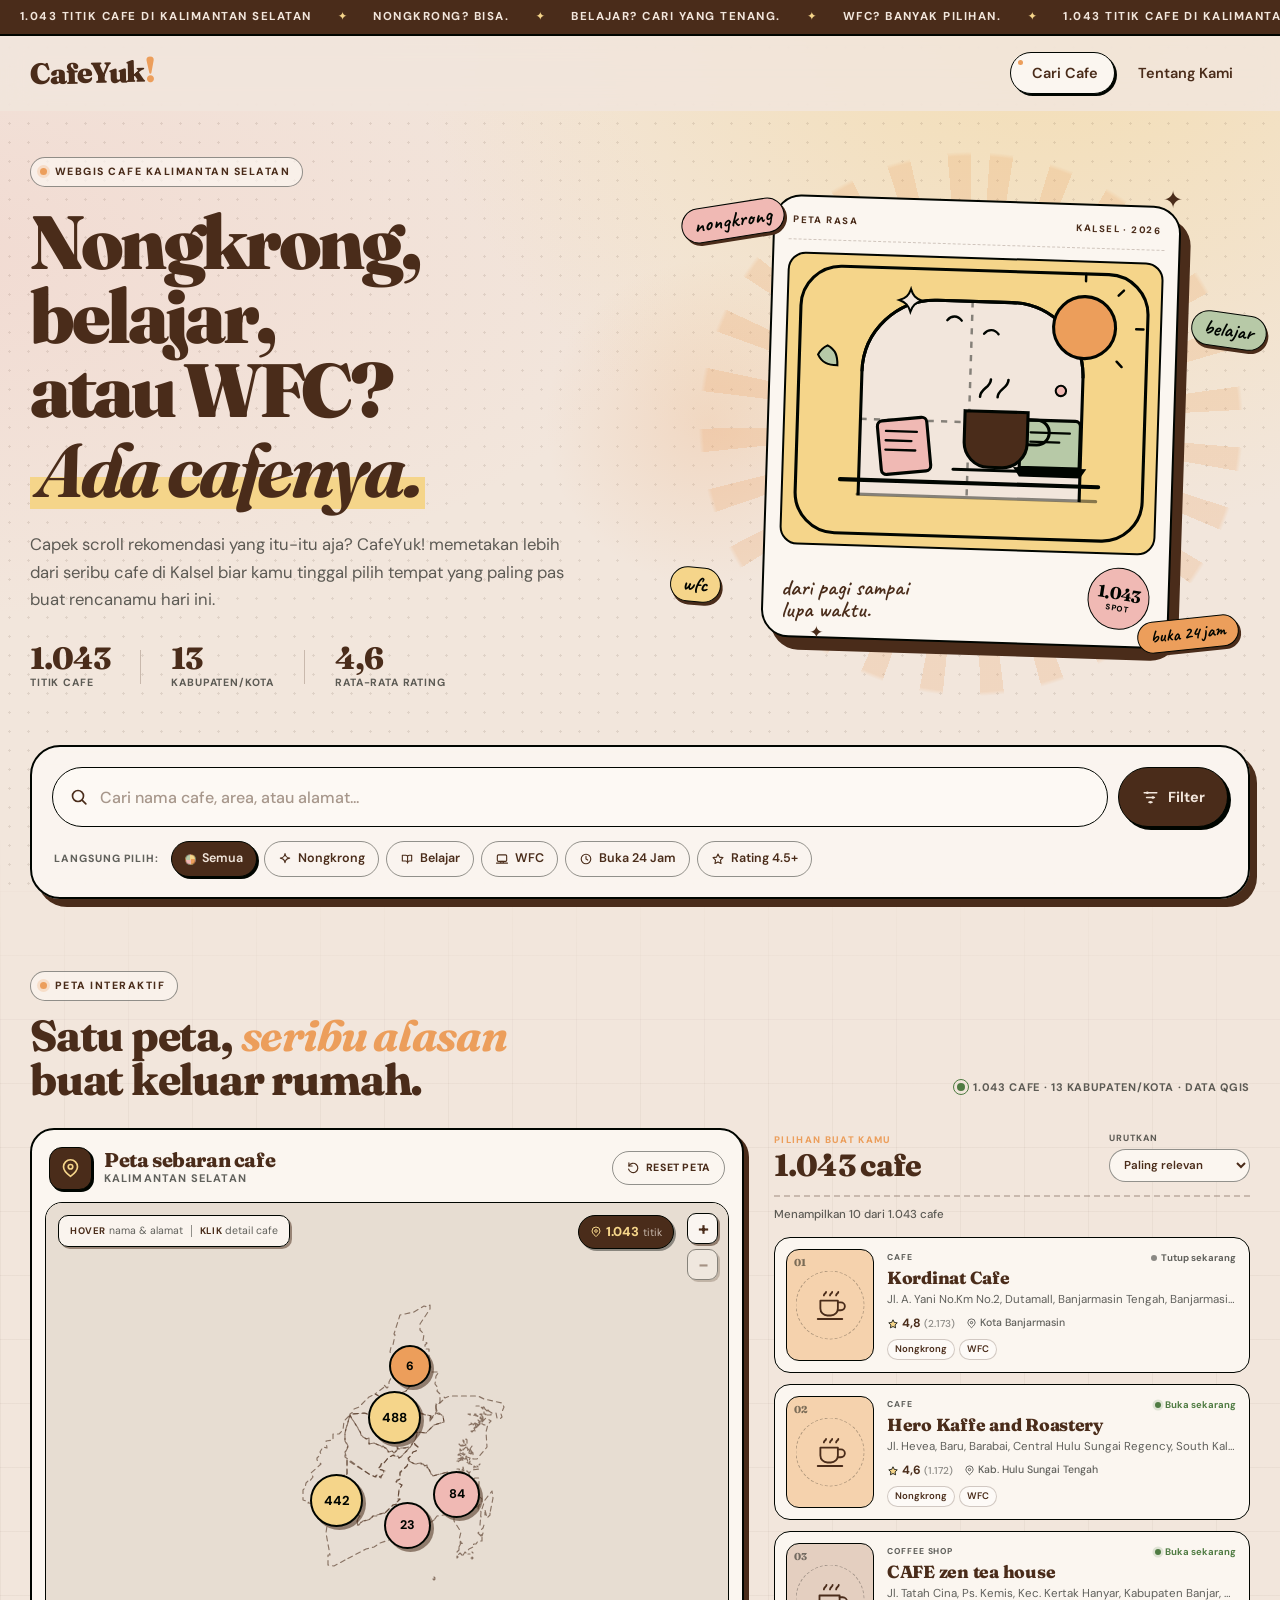
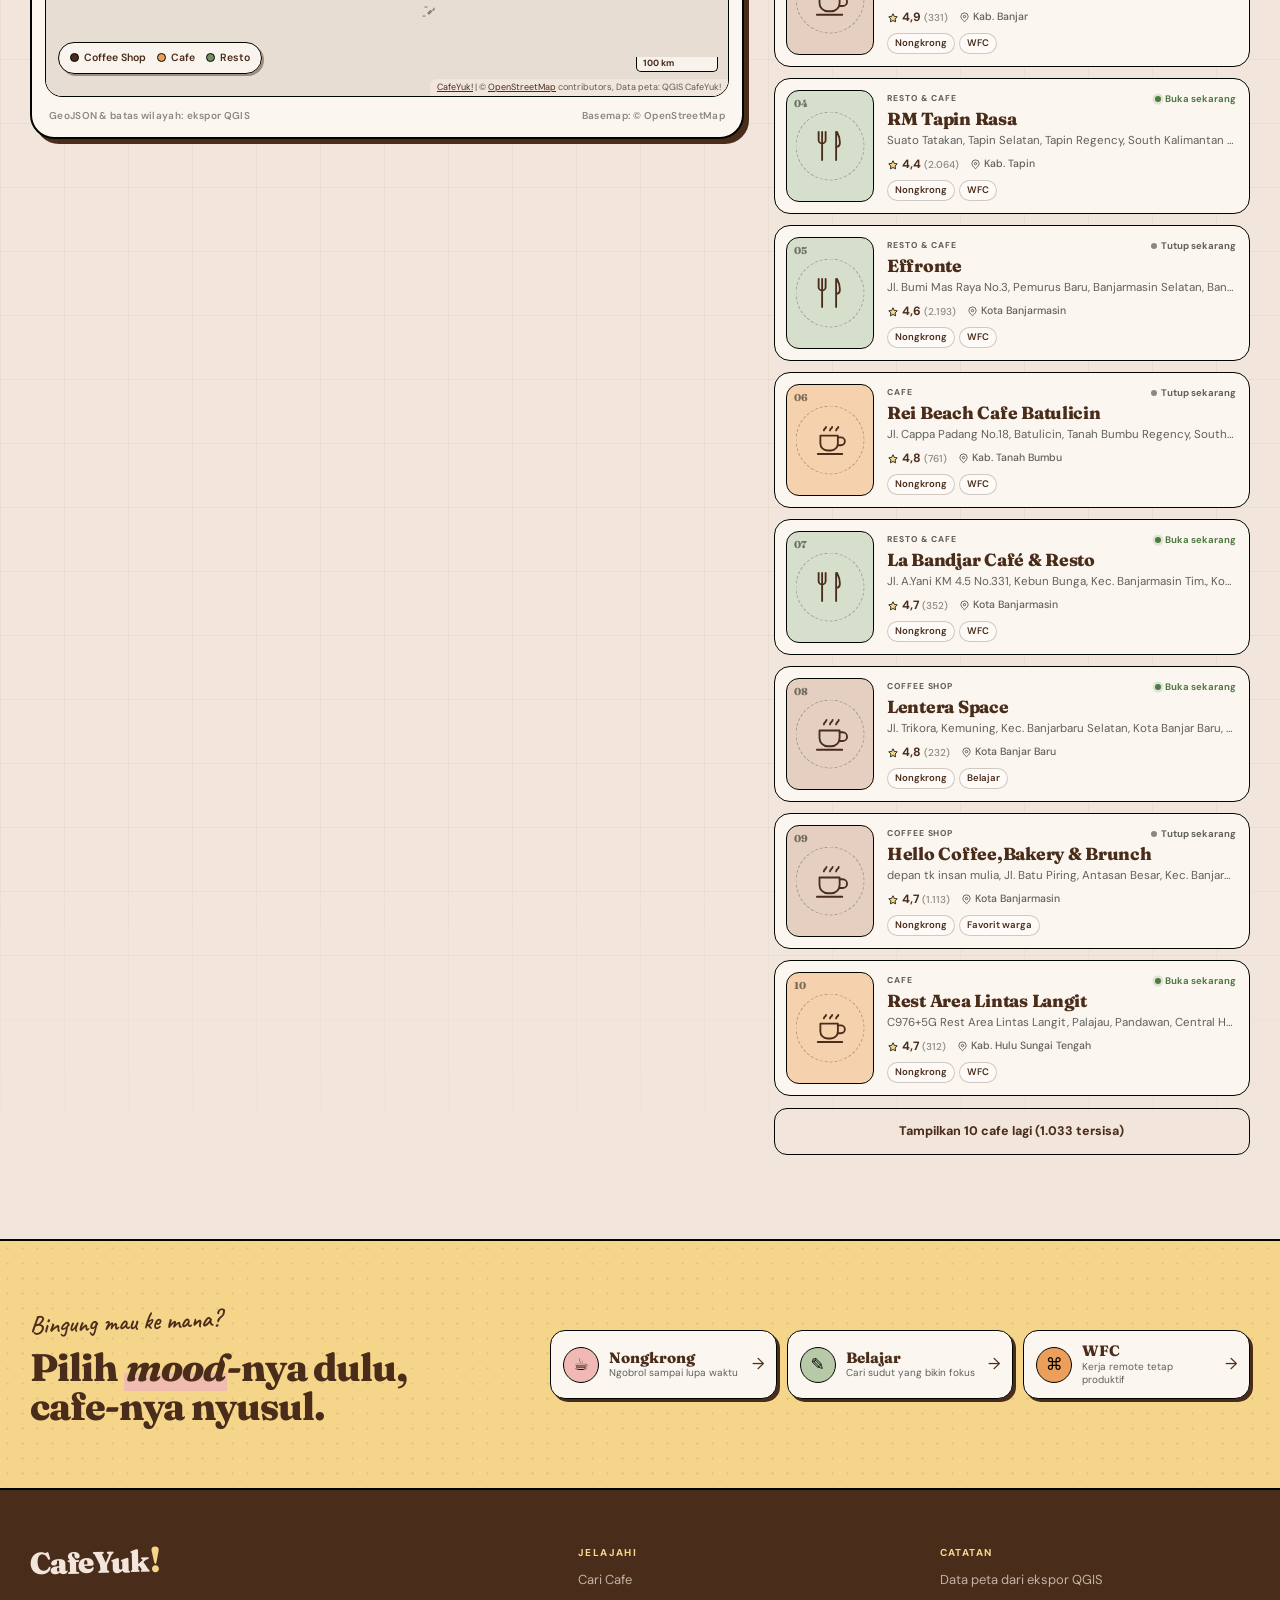
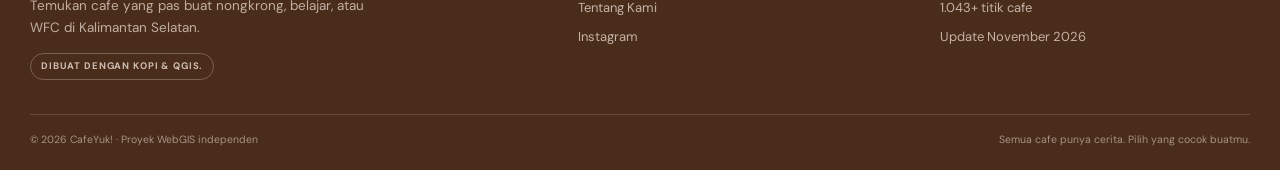
==== commit 46776bb9: "tampilan peta" ====
--- a/index.html
+++ b/index.html
@@ -282,7 +282,7 @@
 
               <div class="map-card-foot">
                 <span>GeoJSON &amp; batas wilayah: ekspor QGIS</span>
-                <span>Basemap: © OpenStreetMap · CARTO</span>
+                <span>Basemap: © OpenStreetMap</span>
               </div>
             </section>
 
